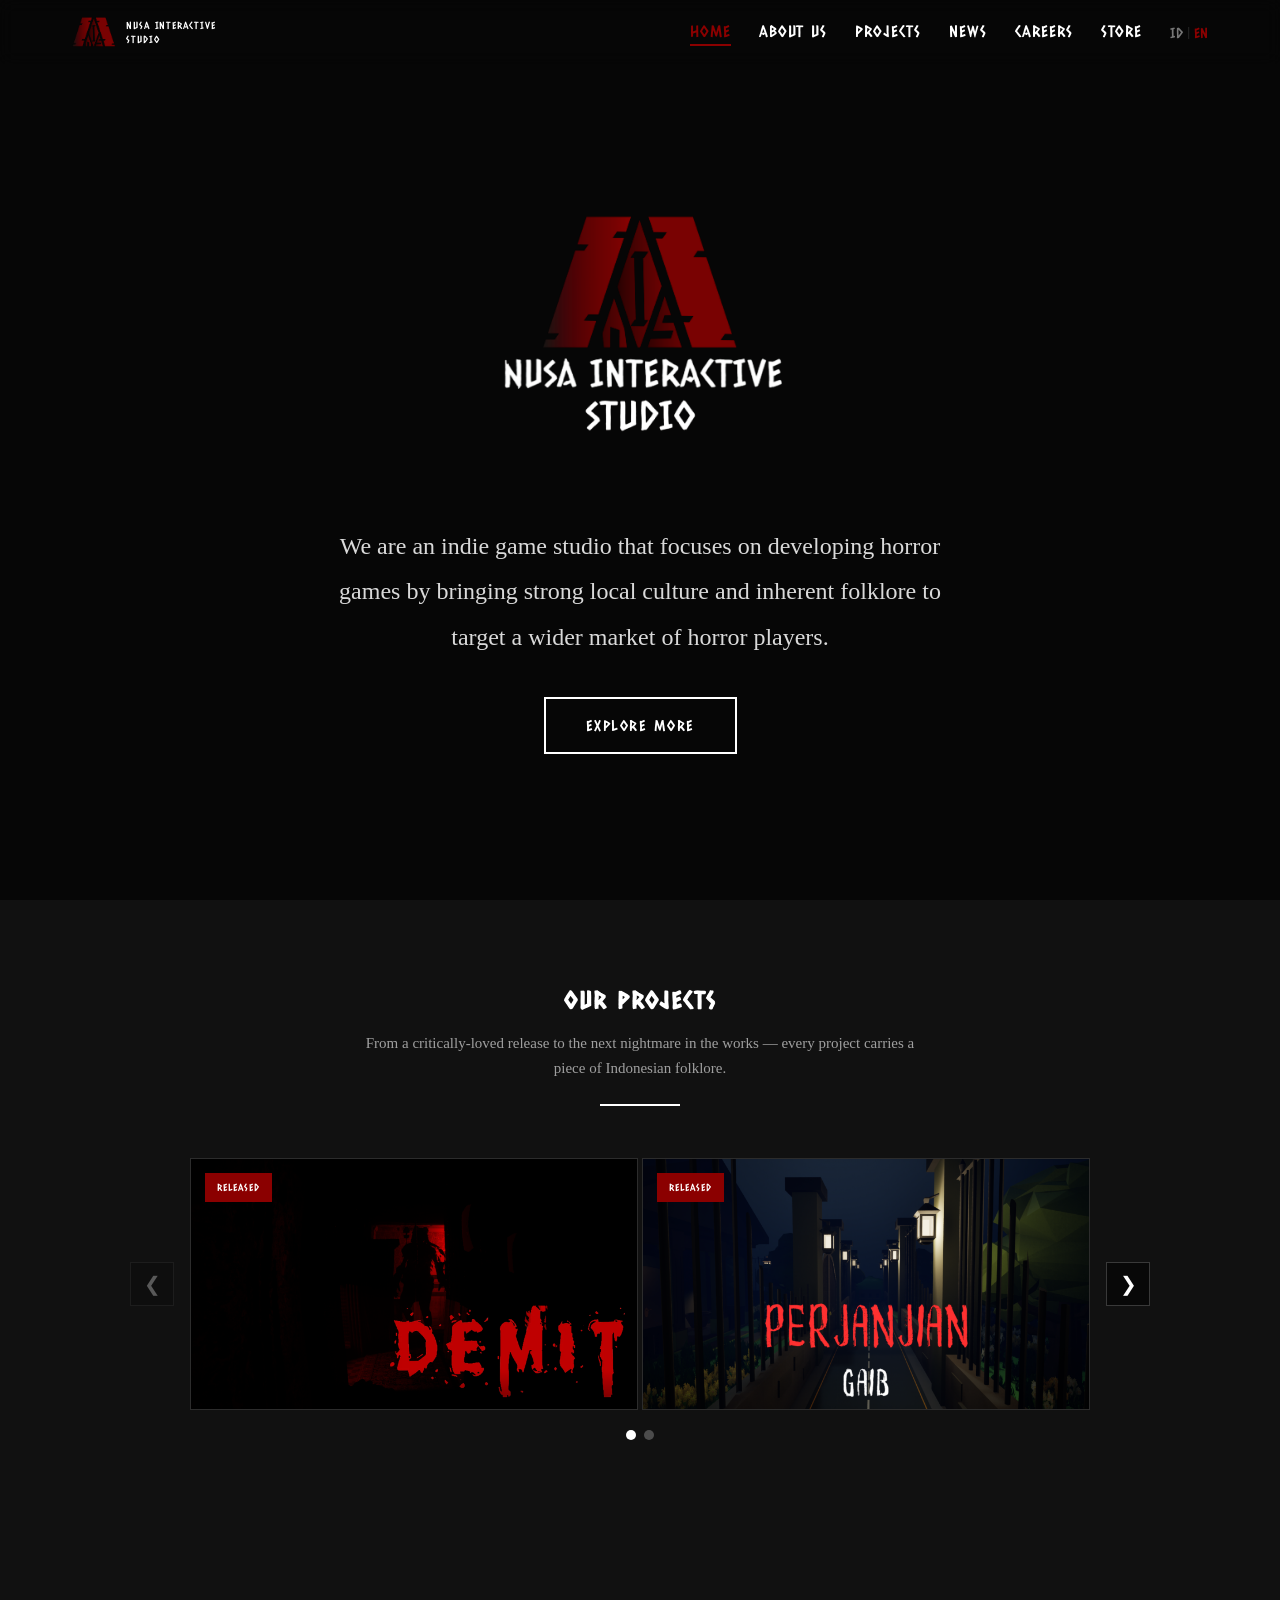
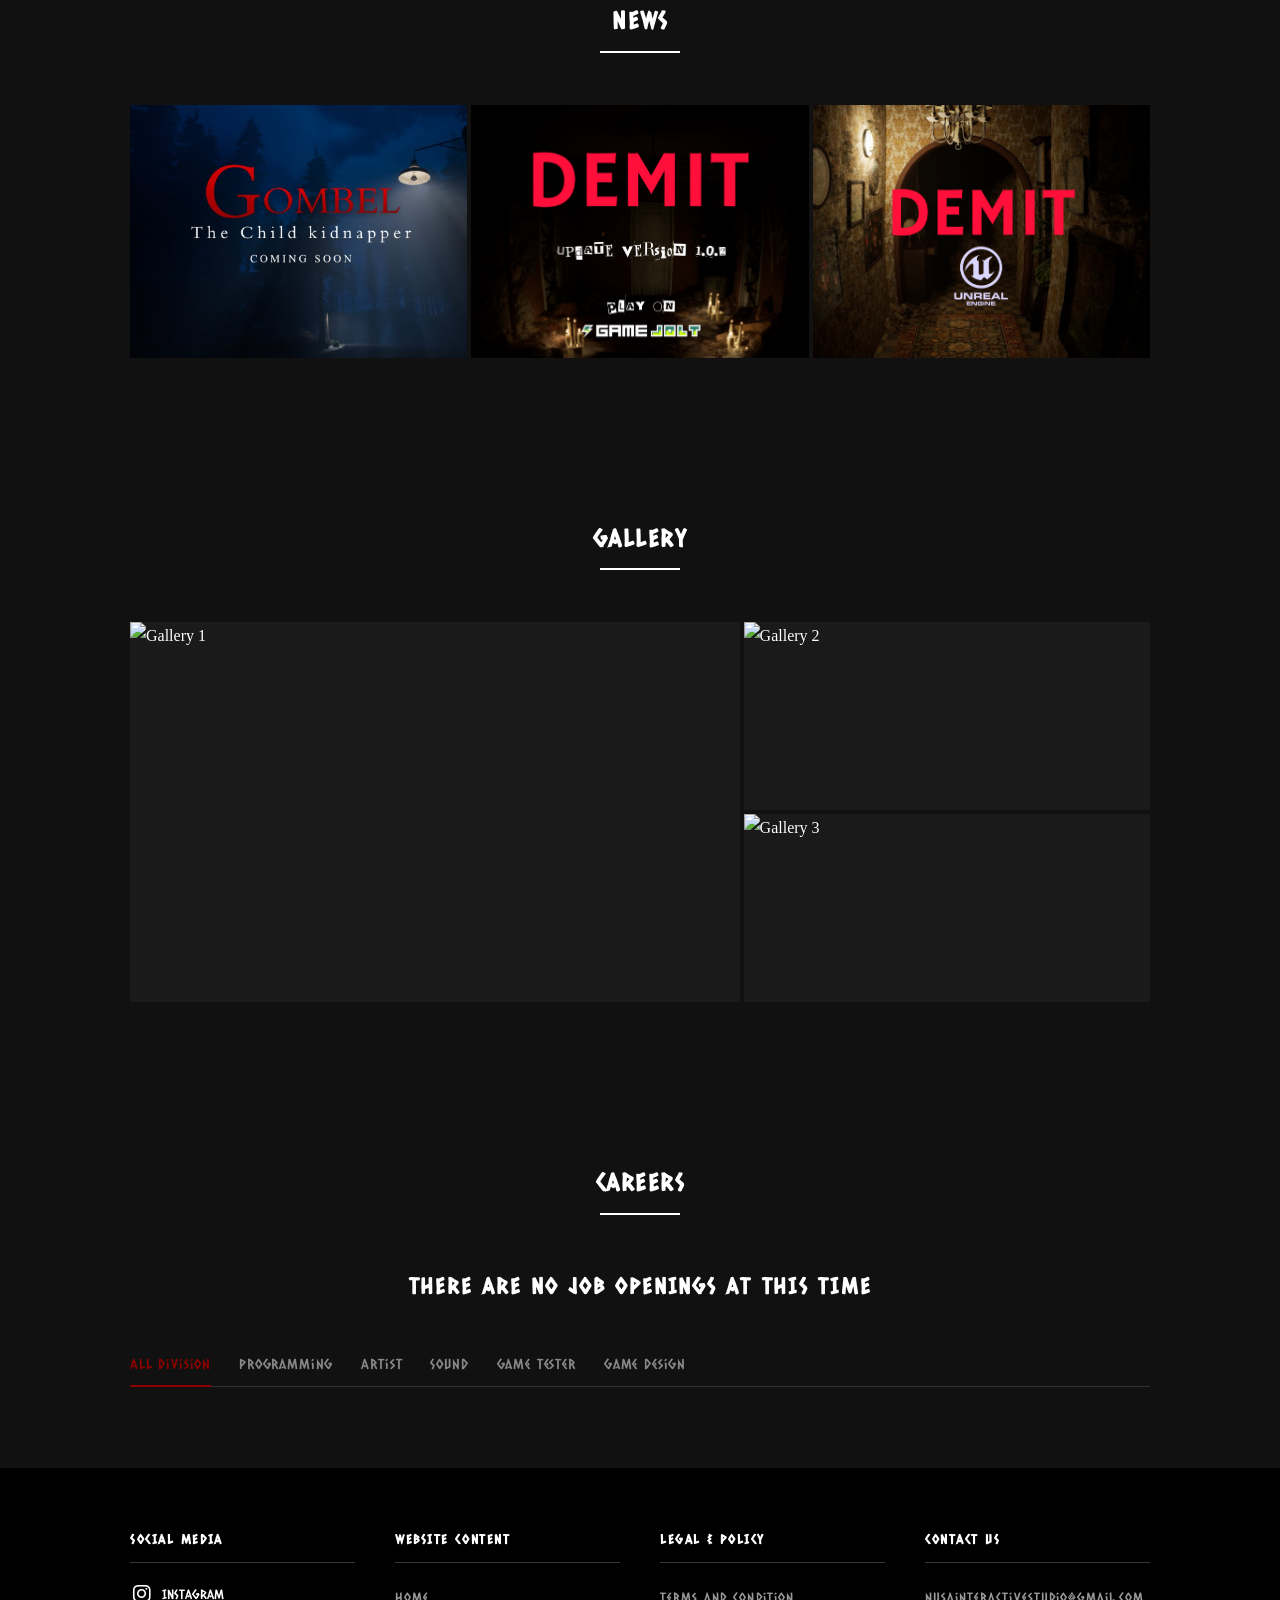
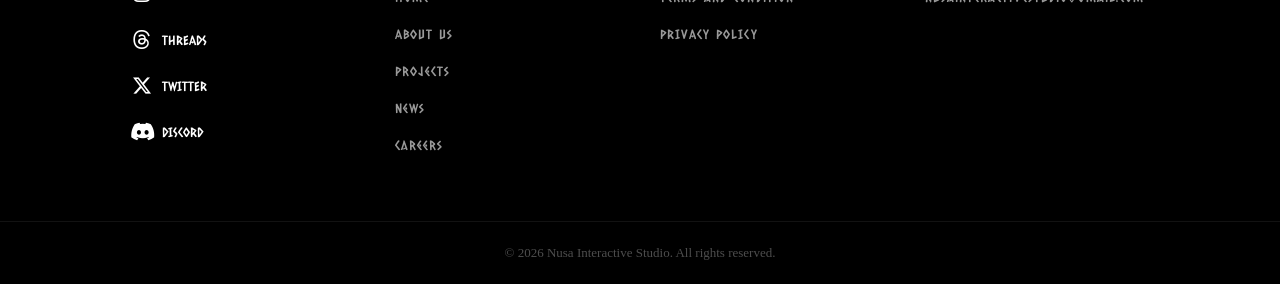
==== index.html @ c158c093 "fix: kurangi kepadatan info di kartu Our Projects Judul, badge genre, dan platform tag dihapus dari " ====
<!DOCTYPE html>
<html lang="en">
<head>
  <meta charset="UTF-8">
  <meta name="viewport" content="width=device-width, initial-scale=1.0">
  <title>Nusa Interactive Studio — Indie Horror Game Developer Indonesia</title>
  <meta name="description" content="Nusa Interactive Studio adalah studio game indie asal Indonesia yang mengembangkan game horor psikologis berbasis budaya dan folklore lokal, seperti DEMIT dan Perjanjian Gaib.">
  <meta name="keywords" content="Nusa Interactive Studio, game horor Indonesia, indie game developer, DEMIT game, Perjanjian Gaib, horror game Indonesia, folklore horror game">
  <meta name="robots" content="index, follow">
  <meta name="author" content="Nusa Interactive Studio">
  <link rel="canonical" href="https://nusainteractivestudio.com/">

  <!-- Open Graph -->
  <meta property="og:type" content="website">
  <meta property="og:site_name" content="Nusa Interactive Studio">
  <meta property="og:title" content="Nusa Interactive Studio — Indie Horror Game Developer Indonesia">
  <meta property="og:description" content="Studio game indie yang mengangkat budaya dan folklore lokal Indonesia ke dalam game horor psikologis kelas dunia. Kenali DEMIT, Perjanjian Gaib, dan proyek mendatang kami.">
  <meta property="og:url" content="https://nusainteractivestudio.com/">
  <meta property="og:image" content="https://nusainteractivestudio.com/assets/logo/NIS_Logo.png">
  <meta property="og:locale" content="id_ID">

  <!-- Twitter Card -->
  <meta name="twitter:card" content="summary_large_image">
  <meta name="twitter:title" content="Nusa Interactive Studio — Indie Horror Game Developer Indonesia">
  <meta name="twitter:description" content="Studio game indie yang mengangkat budaya dan folklore lokal Indonesia ke dalam game horor psikologis kelas dunia.">
  <meta name="twitter:image" content="https://nusainteractivestudio.com/assets/logo/NIS_Logo.png">

  <!-- Favicons -->
  <link rel="icon" type="image/x-icon" href="assets/favicon/favicon.ico">
  <link rel="icon" type="image/png" sizes="32x32" href="assets/favicon/favicon-32x32.png">
  <link rel="icon" type="image/png" sizes="16x16" href="assets/favicon/favicon-16x16.png">
  <link rel="apple-touch-icon" sizes="180x180" href="assets/favicon/apple-touch-icon.png">
  <link rel="manifest" href="site.webmanifest">

  <link rel="stylesheet" href="css/global.css">
  <link rel="stylesheet" href="css/index.css">
  <link rel="stylesheet" href="https://cdnjs.cloudflare.com/ajax/libs/font-awesome/6.5.1/css/all.min.css">

  <!-- Structured Data -->
  <script type="application/ld+json">
  {
    "@context": "https://schema.org",
    "@type": "Organization",
    "name": "Nusa Interactive Studio",
    "url": "https://nusainteractivestudio.com/",
    "logo": "https://nusainteractivestudio.com/assets/logo/Company_Logo.png",
    "description": "Studio game indie asal Indonesia yang berfokus mengembangkan game horor psikologis berbasis budaya dan folklore lokal.",
    "sameAs": [
      "https://instagram.com/nusainteractivestudio"
    ]
  }
  </script>
</head>
<body>

<nav class="nis-navbar">
  <div class="nav-inner">
    <a href="index.html" class="nav-logo">
      <img src="assets/logo/Company_Logo_Only.png" alt="Nusa Interactive Studio" class="logo-img">
      <span class="logo-text">Nusa Interactive<br>Studio</span>
    </a>
    <ul class="nav-menu" id="navMenu">
      <li><a href="index.html" class="nav-link active" data-t="nav-home">Home</a></li>
      <li><a href="about.html" class="nav-link" data-t="nav-about">About Us</a></li>
      <li><a href="projects.html" class="nav-link" data-t="nav-projects">Projects</a></li>
      <li><a href="news.html" class="nav-link" data-t="nav-news">News</a></li>
      <li><a href="careers.html" class="nav-link" data-t="nav-careers">Careers</a></li>
      <li><a href="store.html" class="nav-link" data-t="nav-store">Store</a></li>
      <li class="lang-toggle">
        <button class="lang-btn active" data-lang="id">ID</button>
        <span class="lang-sep">|</span>
        <button class="lang-btn" data-lang="en">EN</button>
      </li>
    </ul>
    <button class="nav-hamburger" id="navHamburger" aria-label="Menu">
      <span></span><span></span><span></span>
    </button>
  </div>
</nav>

<!-- HERO -->
<section class="hero-section" id="hero">
  <video class="hero-video" autoplay muted loop playsinline>
    <source src="assets/video/Video_1.mp4" type="video/mp4">
  </video>
  <div class="hero-overlay"></div>
  <div class="hero-content">
    <div class="hero-logo">
      <img src="assets/logo/Company_Logo.png" alt="Nusa Interactive Studio">
    </div>
    <p class="hero-tagline" data-t="hero-tagline">We are an indie game studio that focuses on developing horror games by bringing strong local culture and inherent folklore to target a wider market of horror players.</p>
    <a href="about.html" class="btn-cta" data-t="btn-explore">Explore More</a>
  </div>
</section>

<!-- OUR PROJECTS -->
<section class="section projects-section" id="our-projects">
  <div class="container">
    <h2 class="section-title" data-t="sec-projects">Our Projects</h2>
    <p class="section-subtitle" data-t="proj-sub">From a critically-loved release to the next nightmare in the works — every project carries a piece of Indonesian folklore.</p>
    <div class="section-underline"></div>
    <div class="carousel-wrapper">
      <button class="carousel-arrow carousel-prev" id="projPrev" aria-label="Previous">&#10094;</button>
      <div class="carousel-track-outer">
        <div class="carousel-track" id="projTrack">

          <div class="carousel-slide"><div class="project-card">
            <img src="assets/image/Gambar_2.png" alt="Demit">
            <span class="project-status status-released" data-t="badge-released">Released</span>
            <div class="project-overlay">
              <p class="project-desc" data-t="proj-demit-desc">Survival horror rooted in Javanese mythology.</p>
              <a href="projects.html" class="btn-project-view"><span data-t="btn-view-project">View Project</span> <i class="fa-solid fa-arrow-right"></i></a>
            </div>
          </div></div>

          <div class="carousel-slide"><div class="project-card">
            <img src="assets/image/Gambar_1.png" alt="Perjanjian Gaib">
            <span class="project-status status-released" data-t="badge-released">Released</span>
            <div class="project-overlay">
              <p class="project-desc" data-t="proj-pg-desc">Psychological horror from Indonesian folklore.</p>
              <a href="projects.html" class="btn-project-view"><span data-t="btn-view-project">View Project</span> <i class="fa-solid fa-arrow-right"></i></a>
            </div>
          </div></div>

          <div class="carousel-slide"><div class="project-card">
            <img src="assets/image/Gambar_3.png" alt="Gombel — Upcoming Project">
            <span class="project-status status-dev" data-t="badge-soon">Coming Soon</span>
            <div class="project-overlay">
              <p class="project-desc" data-t="proj-gombel-desc">First-person survival horror, currently in development.</p>
              <a href="projects.html" class="btn-project-view"><span data-t="btn-view-project">View Project</span> <i class="fa-solid fa-arrow-right"></i></a>
            </div>
          </div></div>

        </div>
      </div>
      <button class="carousel-arrow carousel-next" id="projNext" aria-label="Next">&#10095;</button>
    </div>
    <div class="carousel-dots" id="projDots"></div>
  </div>
</section>

<!-- NEWS -->
<section class="section news-section" id="latest-news">
  <div class="container">
    <h2 class="section-title" data-t="sec-news">News</h2>
    <div class="section-underline"></div>
    <div class="news-grid">
      <a href="news.html" class="news-card"><img src="assets/image/News_3.png" alt="News 4">
        <div class="news-hover"><h3>Upcoming Game</h3><p>Upcoming games to be released Q2 2027.</p></div></a>
      <a href="news.html" class="news-card"><img src="assets/image/Update.png" alt="News 5">
        <div class="news-hover"><h3>Game Update</h3><p>DEMIT Update 1.0.2 is OUT NOW!</p></div></a>
      <a href="news.html" class="news-card"><img src="assets/image/News_1.png" alt="News 1">
        <div class="news-hover"><h3>Game Release</h3><p>Demit officially released on June 7, 2024</p></div></a>
    </div>
  </div>
</section>

<!-- GALLERY -->
<section class="section gallery-section" id="gallery">
  <div class="container">
    <h2 class="section-title" data-t="sec-gallery">Gallery</h2>
    <div class="section-underline"></div>
    <div class="gallery-grid">
      <div class="gallery-large"><img src="assets/image/Gallery_1.png" alt="Gallery 1"></div>
      <div class="gallery-small-col">
        <div class="gallery-small"><img src="assets/image/Gallery_2.png" alt="Gallery 2"></div>
        <div class="gallery-small"><img src="assets/image/Gallery_3.png" alt="Gallery 3"></div>
      </div>
    </div>
  </div>
</section>

<!-- CAREERS -->
<section class="section careers-section" id="careers-preview">
  <div class="container">
    <h2 class="section-title" data-t="sec-careers">Careers</h2>
    <div class="section-underline"></div>
    <h3 class="careers-sub" data-t="we-looking">There are no job vacancies at the moment</h3>
    <div class="division-tabs">
      <button class="tab-btn active" data-filter="all"               data-t="tab-all">All Division</button>
      <button class="tab-btn"        data-filter="Programming">Programming</button>
      <button class="tab-btn"        data-filter="Artist">Artist</button>
      <button class="tab-btn"        data-filter="Sound">Sound</button>
      <button class="tab-btn"        data-filter="Game Tester">Game Tester</button>
      <button class="tab-btn"        data-filter="Game Design">Game Design</button>
    </div>
  </div>
</section>

<footer class="nis-footer">
  <div class="footer-inner">
    <div class="footer-col">
      <h4 class="footer-heading" data-t="foot-social">Social Media</h4>
      <div class="footer-divider"></div>
      <ul class="social-list">
        <li>
          <a href="https://instagram.com/nusainteractivestudio" target="_blank" rel="noopener">
            <i class="fa-brands fa-instagram social-icon"></i>
            <span>INSTAGRAM</span>
          </a>
        </li>
        <li>
          <a href="https://www.threads.com/@nusainteractivestudio" target="_blank" rel="noopener" aria-label="Threads">
            <i class="fa-brands fa-threads social-icon"></i>
            <span>THREADS</span>
          </a>
        </li>
        <li>
          <a href="#" target="_blank" rel="noopener" aria-label="X / Twitter">
            <i class="fa-brands fa-x-twitter social-icon"></i>
            <span>TWITTER</span>
          </a>
        </li>
        <li>
          <a href="https://discord.gg/695zp4NkKe" target="_blank" rel="noopener" aria-label="Discord">
            <i class="fa-brands fa-discord social-icon"></i>
            <span>DISCORD</span>
          </a>
        </li>
      </ul>
    </div>
    <div class="footer-col">
      <h4 class="footer-heading" data-t="foot-content">Website Content</h4>
      <div class="footer-divider"></div>
      <ul class="footer-links">
        <li><a href="index.html"    data-t="nav-home">HOME</a></li>
        <li><a href="about.html"    data-t="nav-about">ABOUT US</a></li>
        <li><a href="projects.html" data-t="nav-projects">PROJECTS</a></li>
        <li><a href="news.html"     data-t="nav-news">NEWS</a></li>
        <li><a href="careers.html"  data-t="nav-careers">CAREERS</a></li>
      </ul>
    </div>
    <div class="footer-col">
      <h4 class="footer-heading" data-t="foot-legal">Legal &amp; Policy</h4>
      <div class="footer-divider"></div>
      <ul class="footer-links">
        <li><a href="terms_and_condition.html" data-t="foot-terms">TERMS AND CONDITION</a></li>
        <li><a href="privacy_and_policy.html"foot-privacy">PRIVACY POLICY</a></li>
      </ul>
    </div>
    <div class="footer-col">
      <h4 class="footer-heading" data-t="foot-games">Contact Us</h4>
      <div class="footer-divider"></div>
      <ul class="footer-links">
        <li><a class="inline-link" href="mailto:nusainteractivestudio@gmail.com">nusainteractivestudio@gmail.com</a></li>
      </ul>
    </div>
  </div>
  <div class="footer-bottom">
    <p>&copy; 2026 Nusa Interactive Studio. All rights reserved.</p>
  </div>
</footer>

<script src="js/global.js"></script>
<script src="js/index.js"></script>
</body>
</html>
---- css/global.css ----
/* ============================================================
   NUSA INTERACTIVE STUDIO — GLOBAL CSS
   ============================================================ */

/* Load hanya regular (ital@0), tidak include italic variant */
@import url('https://fonts.googleapis.com/css2?family=Caesar+Dressing&family=IM+Fell+Double+Pica+SC:ital@0&display=swap');

/* ---- Reset ---- */
*, *::before, *::after { box-sizing: border-box; margin: 0; padding: 0; }
html { scroll-behavior: smooth; }
body {
  background: #111111;
  color: #fff;
  font-family: 'IM Fell Double Pica SC', serif;
  font-size: 16px;
  font-style: normal;
  line-height: 1.7;
  min-height: 100vh;
}
img { display: block; max-width: 100%; }
a { color: inherit; text-decoration: none; }
ul { list-style: none; }

/* Pastikan semua elemen tidak italic secara default */
p, span, td, th, li, div, h1, h2, h3, h4, h5, h6, a, button {
  font-style: normal;
}

/* ---- Font roles ---- */
h1, h2, h3,
.nav-link, .logo-text,
.btn-cta, .btn-apply, .btn-steam, .btn-detail, .btn-project,
.section-title, .page-hero-title,
.footer-heading, .tab-btn {
  font-family: 'Caesar Dressing', cursive;
  font-style: normal;
}

/* ---- Type scale ---- */
h1, .page-hero-title { font-size: 48px; letter-spacing: .04em; }
h2, .section-title   { font-size: 24px; letter-spacing: .06em; }
h3                   { font-size: 20px; }
.nav-link            { font-size: 16px; }

/* ---- Layout ---- */
.container { max-width: 1100px; margin: 0 auto; padding: 0 40px; }
.section { padding: 80px 0; }
.section-title { text-align: center; margin-bottom: 10px; text-transform: uppercase; }
.section-underline { width: 80px; height: 2px; background: #fff; margin: 0 auto 52px; }

/* ============================================================
   NAVBAR
   ============================================================ */
.nis-navbar {
  position: fixed;
  top: 0; left: 0; right: 0;
  z-index: 1000;
  background: transparent;
  backdrop-filter: blur(8px);
  -webkit-backdrop-filter: blur(8px);
  border-bottom: 0px;
  transition: background .3s;
}
.nis-navbar.scrolled { background: rgba(0,0,0,.96); }

.nav-inner {
  display: flex;
  align-items: center;
  justify-content: space-between;
  max-width: 1200px;
  margin: 0 auto;
  padding: 10px 32px;
}

.nav-logo { display: flex; align-items: center; gap: 10px; }
.logo-img  { width: 44px; height: 44px; object-fit: contain; }
.logo-text {
  font-family: 'Caesar Dressing', cursive;
  font-size: 10px;
  font-style: normal;
  line-height: 1.4;
  text-transform: uppercase;
  letter-spacing: .09em;
  color: #fff;
}

.nav-menu { display: flex; align-items: center; gap: 28px; }
.nav-link {
  font-size: 16px;
  font-style: normal;
  text-transform: uppercase;
  letter-spacing: .06em;
  color: #fff;
  transition: color .2s;
  position: relative;
  padding-bottom: 2px;
}
.nav-link::after {
  content: '';
  position: absolute;
  bottom: -3px; left: 0; right: 0;
  height: 2px; background: #8B0000;
  transform: scaleX(0); transform-origin: left;
  transition: transform .25s;
}
.nav-link:hover             { color: #8B0000; }
.nav-link:hover::after      { transform: scaleX(1); }
.nav-link.active            { color: #8B0000; }
.nav-link.active::after     { transform: scaleX(1); }

.lang-toggle { display: flex; align-items: center; gap: 4px; }
.lang-btn {
  font-family: 'Caesar Dressing', cursive;
  font-size: 14px;
  font-style: normal;
  color: rgba(255,255,255,.45);
  cursor: pointer;
  border: none; background: none; padding: 0;
  transition: color .2s;
}
.lang-btn:hover, .lang-btn.active { color: #8B0000; }
.lang-sep { color: rgba(255,255,255,.2); font-size: 13px; }

.nav-hamburger {
  display: none;
  flex-direction: column;
  gap: 5px;
  background: none; border: none;
  cursor: pointer; padding: 4px;
}
.nav-hamburger span {
  display: block; width: 26px; height: 2px;
  background: #fff;
  transition: transform .3s, opacity .3s;
}
.nav-hamburger.open span:nth-child(1) { transform: translateY(7px) rotate(45deg); }
.nav-hamburger.open span:nth-child(2) { opacity: 0; }
.nav-hamburger.open span:nth-child(3) { transform: translateY(-7px) rotate(-45deg); }

/* ---- Page hero (non-home pages) ---- */
.page-hero {
  position: relative;
  height: 280px;
  display: flex;
  align-items: flex-end;
  justify-content: center;
  padding-bottom: 40px;
  margin-top: 63px;
  overflow: hidden;
  background: #000;
}
.page-hero .hero-bg-img {
  position: absolute; inset: 0;
  width: 100%; height: 100%;
  object-fit: cover; opacity: .4;
}
.page-hero-overlay { position: absolute; inset: 0; background: rgba(0,0,0,.55); }
.page-hero-text    { position: relative; z-index: 1; text-align: center; }
.page-hero-title   { font-size: 48px; color: #fff; text-transform: uppercase; font-style: normal; }
.page-hero-sub     { margin-top: 6px; font-size: 18px; color: rgba(255,255,255,.65); font-style: normal; }

/* ---- Buttons ---- */
.btn-cta, .btn-apply, .btn-steam, .btn-detail, .btn-project {
  display: inline-block;
  border: 2px solid #fff;
  color: #fff;
  font-family: 'Caesar Dressing', cursive;
  font-size: 14px;
  font-style: normal;
  letter-spacing: .1em;
  text-transform: uppercase;
  cursor: pointer;
  background: transparent;
  border-radius: 0;
  transition: background .2s, border-color .2s;
  padding: 12px 28px;
}
.btn-cta:hover, .btn-detail:hover, .btn-project:hover {
  background: #8B0000; border-color: #8B0000; color: #fff;
}
.btn-apply       { padding: 8px 20px; font-size: 12px; }
.btn-apply:hover { background: #8B0000; border-color: #8B0000; }
.btn-steam       { background: #8B0000; border-color: #8B0000; color: #fff; }
.btn-steam:hover { background: #6b0000; border-color: #6b0000; }

/* ============================================================
   FOOTER
   ============================================================ */
.nis-footer {
  background: #000;
  padding: 60px 0 0;
  border-top: 1px solid rgba(255,255,255,.08);
}
.footer-inner {
  display: grid;
  grid-template-columns: repeat(4, 1fr);
  gap: 40px;
  max-width: 1100px;
  margin: 0 auto;
  padding: 0 40px 52px;
}
.footer-heading {
  font-family: 'Caesar Dressing', cursive;
  font-size: 13px;
  font-style: normal;
  letter-spacing: .12em;
  text-transform: uppercase;
  margin-bottom: 12px;
}
.footer-divider { width: 100%; height: 1px; background: rgba(255,255,255,.22); margin-bottom: 20px; }

.social-list li { display: flex; align-items: center; gap: 10px; margin-bottom: 12px; font-size: 13px; font-style: normal; }
.social-icon-img { width: 20px; height: 20px; object-fit: contain; opacity: .8; flex-shrink: 0; }
.social-list a   { color: rgba(255,255,255,.7); transition: color .2s; }
.social-list a:hover { color: #8B0000; }

.footer-links li    { margin-bottom: 10px; }
.footer-links a {
  font-family: 'Caesar Dressing', cursive;
  font-size: 13px;
  font-style: normal;
  letter-spacing: .08em;
  color: rgba(255,255,255,.6);
  transition: color .2s;
}
.footer-links a:hover { color: #8B0000; }
.footer-bottom {
  border-top: 1px solid rgba(255,255,255,.07);
  padding: 20px;
  text-align: center;
  font-size: 13px;
  font-style: normal;
  color: rgba(255,255,255,.3);
}

/* ---- Careers table (shared) ---- */
.careers-table-wrap { overflow-x: auto; }
.careers-table { width: 100%; border-collapse: collapse; }
.careers-table thead tr { border-bottom: 2px solid rgba(255,255,255,.18); }
.careers-table th {
  font-family: 'Caesar Dressing', cursive;
  font-size: 14px; font-style: normal;
  letter-spacing: .06em;
  text-align: left; padding: 14px 16px;
  color: rgba(255,255,255,.55);
}
.careers-table td {
  padding: 18px 16px;
  border-bottom: 1px solid rgba(255,255,255,.07);
  font-size: 15px;
  font-style: normal;
}
.careers-table tbody tr:hover { background: rgba(255,255,255,.02); }

.division-tabs { display: flex; gap: 28px; flex-wrap: wrap; border-bottom: 1px solid rgba(255,255,255,.13); }
.tab-btn {
  background: none; border: none;
  color: rgba(255,255,255,.5);
  font-family: 'Caesar Dressing', cursive;
  font-size: 14px; font-style: normal;
  letter-spacing: .06em;
  padding: 14px 0; cursor: pointer;
  position: relative; transition: color .2s;
}
.tab-btn::after {
  content: ''; position: absolute;
  bottom: -1px; left: 0; right: 0;
  height: 2px; background: #8B0000;
  transform: scaleX(0); transition: transform .2s;
}
.tab-btn:hover, .tab-btn.active      { color: #8B0000; }
.tab-btn.active::after               { transform: scaleX(1); }

/* ============================================================
   RESPONSIVE
   ============================================================ */
@media (max-width: 900px) {
  .footer-inner { grid-template-columns: repeat(2,1fr); }
}
@media (max-width: 768px) {
  .nav-menu {
    display: none;
    position: absolute;
    top: 63px; left: 0; right: 0;
    background: rgba(0,0,0,.97);
    flex-direction: column; align-items: flex-start;
    padding: 20px 24px; gap: 20px;
  }
  .nav-menu.open  { display: flex; }
  .nav-hamburger  { display: flex; }
  h1, .page-hero-title { font-size: 36px; }
  h2, .section-title   { font-size: 20px; }
  .section    { padding: 52px 0; }
  .container  { padding: 0 20px; }
  .footer-inner { padding: 0 20px 40px; }
}
@media (max-width: 480px) {
  .footer-inner { grid-template-columns: 1fr; }
}
---- css/index.css ----
/* ===== HOME.CSS ===== */

/* ---- HERO ---- */
.hero-section {
  position: relative;
  height: 100vh;
  min-height: 600px;
  display: flex;
  align-items: center;
  justify-content: center;
  overflow: hidden;
}
.hero-video {
  position: absolute; inset: 0;
  width: 100%; height: 100%;
  object-fit: cover; z-index: 0;
}
.hero-overlay {
  position: absolute; inset: 0;
  background: rgba(0,0,0,.65); z-index: 1;
}
.hero-content {
  position: relative; z-index: 2;
  text-align: center;
  padding: 0 24px;
  max-width: 680px;
}
.hero-logo {
  width: 350px; height: 350px;
  margin: 0 auto 28px;
}
.hero-logo img {
  width: 100%; height: 100%;
  object-fit: contain;
}
.hero-title {
  font-size: 48px;
  font-style: normal;
  line-height: 1.15;
  letter-spacing: .05em;
  margin-bottom: 20px;
  text-transform: uppercase;
}
.hero-tagline {
  font-style: normal;
  font-size: 24px;
  line-height: 1.9;
  color: rgba(255,255,255,.85);
  margin-bottom: 36px;
}
.btn-cta { font-size: 15px; padding: 14px 40px; }

/* ---- PROJECTS CAROUSEL ---- */
.projects-section { background: #111111; }
.section-subtitle {
  max-width: 560px;
  margin: 0 auto 22px;
  text-align: center;
  font-size: 15px;
  line-height: 1.7;
  color: rgba(255,255,255,.6);
}
.carousel-wrapper { display: flex; align-items: center; gap: 16px; }
.carousel-track-outer { overflow: hidden; flex: 1; }
.carousel-track {
  display: flex;
  gap: 4px;
  transition: transform .42s cubic-bezier(.4,0,.2,1);
}
.carousel-slide { flex: 0 0 calc(50% - 2px); }
.project-card {
  position: relative;
  background: #1a1a1a;
  overflow: hidden;
  aspect-ratio: 16/9;
  border: 1px solid rgba(255,255,255,.08);
  transition: border-color .3s, box-shadow .3s;
}
.project-card:hover {
  border-color: rgba(139,0,0,.55);
  box-shadow: 0 18px 40px rgba(0,0,0,.5);
}
.project-card img {
  width: 100%; height: 100%;
  object-fit: cover;
  transition: transform .5s;
}
.project-card:hover img { transform: scale(1.06); }

.project-status {
  position: absolute; top: 14px; left: 14px; z-index: 2;
  font-family: 'Caesar Dressing', cursive;
  font-size: 10px;
  font-style: normal;
  letter-spacing: .1em;
  text-transform: uppercase;
  padding: 6px 12px;
  color: #fff;
}
.status-released { background: #8B0000; }
.status-dev {
  background: rgba(0,0,0,.55);
  border: 1px solid rgba(255,255,255,.4);
  backdrop-filter: blur(2px);
}

.project-overlay {
  position: absolute; inset: 0;
  display: flex;
  flex-direction: column;
  justify-content: flex-end;
  gap: 10px;
  padding: 22px;
  background: linear-gradient(180deg, rgba(0,0,0,0) 0%, rgba(0,0,0,.15) 45%, rgba(0,0,0,.88) 100%);
  opacity: 0;
  transform: translateY(6px);
  transition: opacity .3s, transform .3s;
}
.project-card:hover .project-overlay,
.project-card:focus-within .project-overlay {
  opacity: 1;
  transform: translateY(0);
}
.project-desc {
  font-size: 14px;
  line-height: 1.5;
  color: rgba(255,255,255,.85);
  white-space: nowrap;
  overflow: hidden;
  text-overflow: ellipsis;
}
.btn-project-view {
  display: inline-flex; align-items: center; gap: 7px;
  width: fit-content;
  font-family: 'Caesar Dressing', cursive;
  font-size: 12px;
  font-style: normal;
  letter-spacing: .08em;
  text-transform: uppercase;
  color: #fff;
  padding-bottom: 3px;
  border-bottom: 1px solid rgba(255,255,255,.4);
  transition: color .2s, border-color .2s;
}
.btn-project-view i { font-size: 11px; transition: transform .2s; }
.btn-project-view:hover {
  color: #ff4d4d;
  border-color: #ff4d4d;
}
.btn-project-view:hover i { transform: translateX(3px); }

.carousel-arrow {
  background: rgba(0,0,0,.55);
  border: 1px solid rgba(255,255,255,.2);
  color: #fff; font-size: 20px;
  width: 44px; height: 44px;
  display: flex; align-items: center; justify-content: center;
  cursor: pointer; flex-shrink: 0;
  border-radius: 0;
  transition: background .2s, border-color .2s;
}
.carousel-arrow:hover    { background: #8B0000; border-color: #8B0000; }
.carousel-arrow:disabled { opacity: .3; cursor: default; }
.carousel-dots { display: flex; justify-content: center; gap: 8px; margin-top: 20px; }
.carousel-dot {
  width: 10px; height: 10px;
  border-radius: 50%;
  background: rgba(255,255,255,.25);
  cursor: pointer; border: none;
  transition: background .2s;
}
.carousel-dot.active { background: #fff; }

/* ---- NEWS GRID ---- */
.news-section { background: #111111; }
.news-grid {
  display: grid;
  grid-template-columns: repeat(3, 1fr);
  gap: 4px;
}
.news-card {
  position: relative;
  overflow: hidden;
  background: #1a1a1a;
  aspect-ratio: 4/3;
  display: block;
}
.news-card img { width: 100%; height: 100%; object-fit: cover; transition: transform .4s; }
.news-card:hover img { transform: scale(1.06); }
.news-hover {
  position: absolute; inset: 0;
  background: rgba(139,0,0,.88);
  display: flex; flex-direction: column;
  justify-content: flex-end;
  padding: 22px;
  opacity: 0; transition: opacity .3s;
}
.news-card:hover .news-hover { opacity: 1; }
.news-hover h3 {
  font-family: 'Caesar Dressing', cursive;
  font-size: 15px;
  font-style: normal;
  color: #fff;
  margin-bottom: 6px;
}
.news-hover p {
  font-size: 13px;
  font-style: normal;
  color: rgba(255,255,255,.85);
  line-height: 1.5;
}

/* ---- GALLERY ---- */
.gallery-section { background: #111111; }
.gallery-grid { display: grid; grid-template-columns: 3fr 2fr; gap: 4px; min-height: 380px; }
.gallery-large { background: #1a1a1a; overflow: hidden; }
.gallery-large img { width: 100%; height: 100%; object-fit: cover; }
.gallery-small-col { display: flex; flex-direction: column; gap: 4px; }
.gallery-small { background: #1a1a1a; flex: 1; overflow: hidden; }
.gallery-small img { width: 100%; height: 100%; object-fit: cover; }

/* ---- CAREERS PREVIEW ---- */
.careers-section { background: #111111; }
.careers-sub {
  font-family: 'Caesar Dressing', cursive;
  font-size: 22px;
  font-style: normal;
  text-align: center;
  margin-bottom: 36px;
  letter-spacing: .08em;
  text-transform: uppercase;
}

/* ===== RESPONSIVE ===== */
@media (max-width: 900px) {
  .carousel-slide { flex: 0 0 100%; }
  .news-grid { grid-template-columns: repeat(2,1fr); }
  /* touch devices have no hover — keep the info bar visible */
  .project-overlay { opacity: 1; transform: none; }
}
@media (max-width: 600px) {
  .hero-title { font-size: 32px; }
  .news-grid { grid-template-columns: 1fr; }
  .gallery-grid { grid-template-columns: 1fr; }
  .gallery-small-col { flex-direction: row; }
  .project-overlay { padding: 16px; gap: 6px; }
  .project-desc { font-size: 12px; }
}

.social-list {
  display: flex;
  flex-direction: column; /* atau row kalau mau sejajar horizontal semua item */
  gap: 12px;
  list-style: none;
}

.social-list a {
  display: flex;
  align-items: center;
  gap: 8px;
  text-decoration: none;
  color: inherit;
}

.social-icon {
  font-size: 20px;
  width: 24px; /* biar semua icon punya lebar sama, teks jadi rata */
  text-align: center;
}

.social-list a:hover {
  color: #880000; /* opsional, warna hover */
}

.social-list a span {
  font-family: "Caesar Dressing", cursive;
}
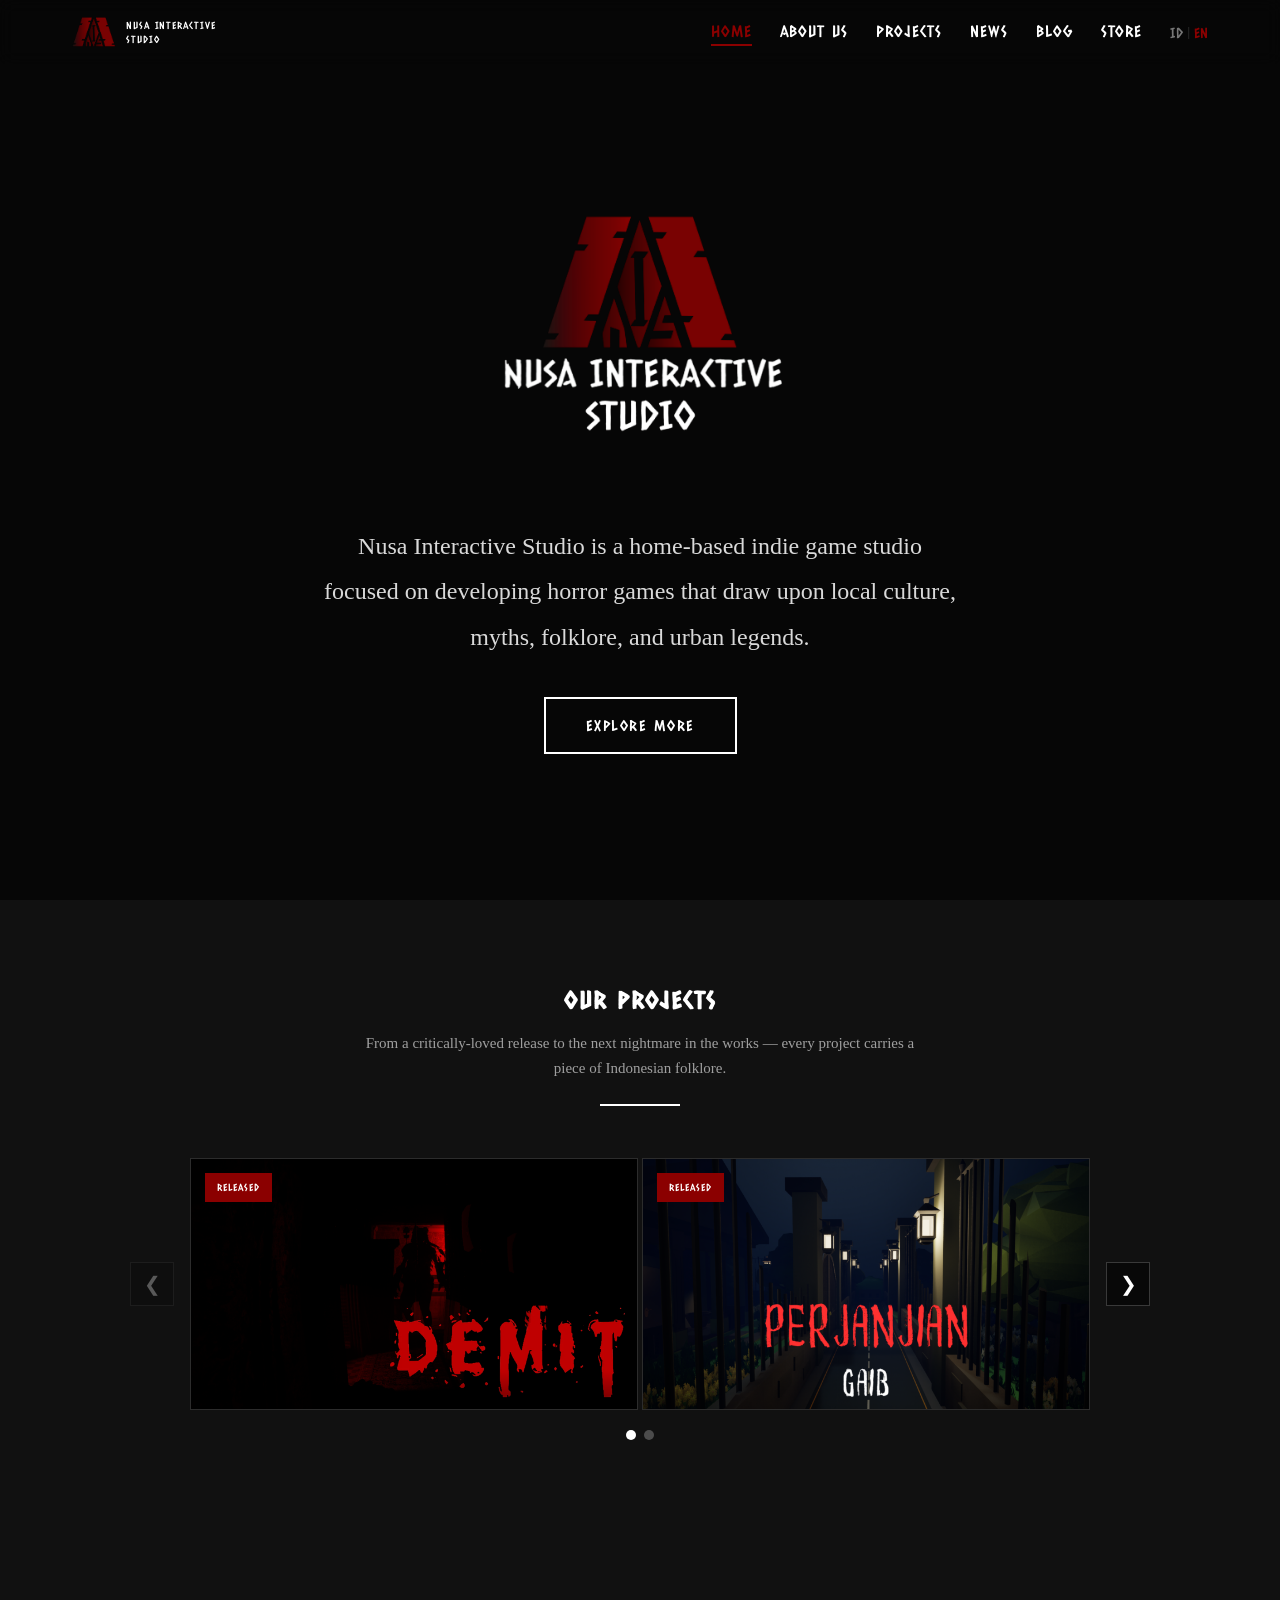
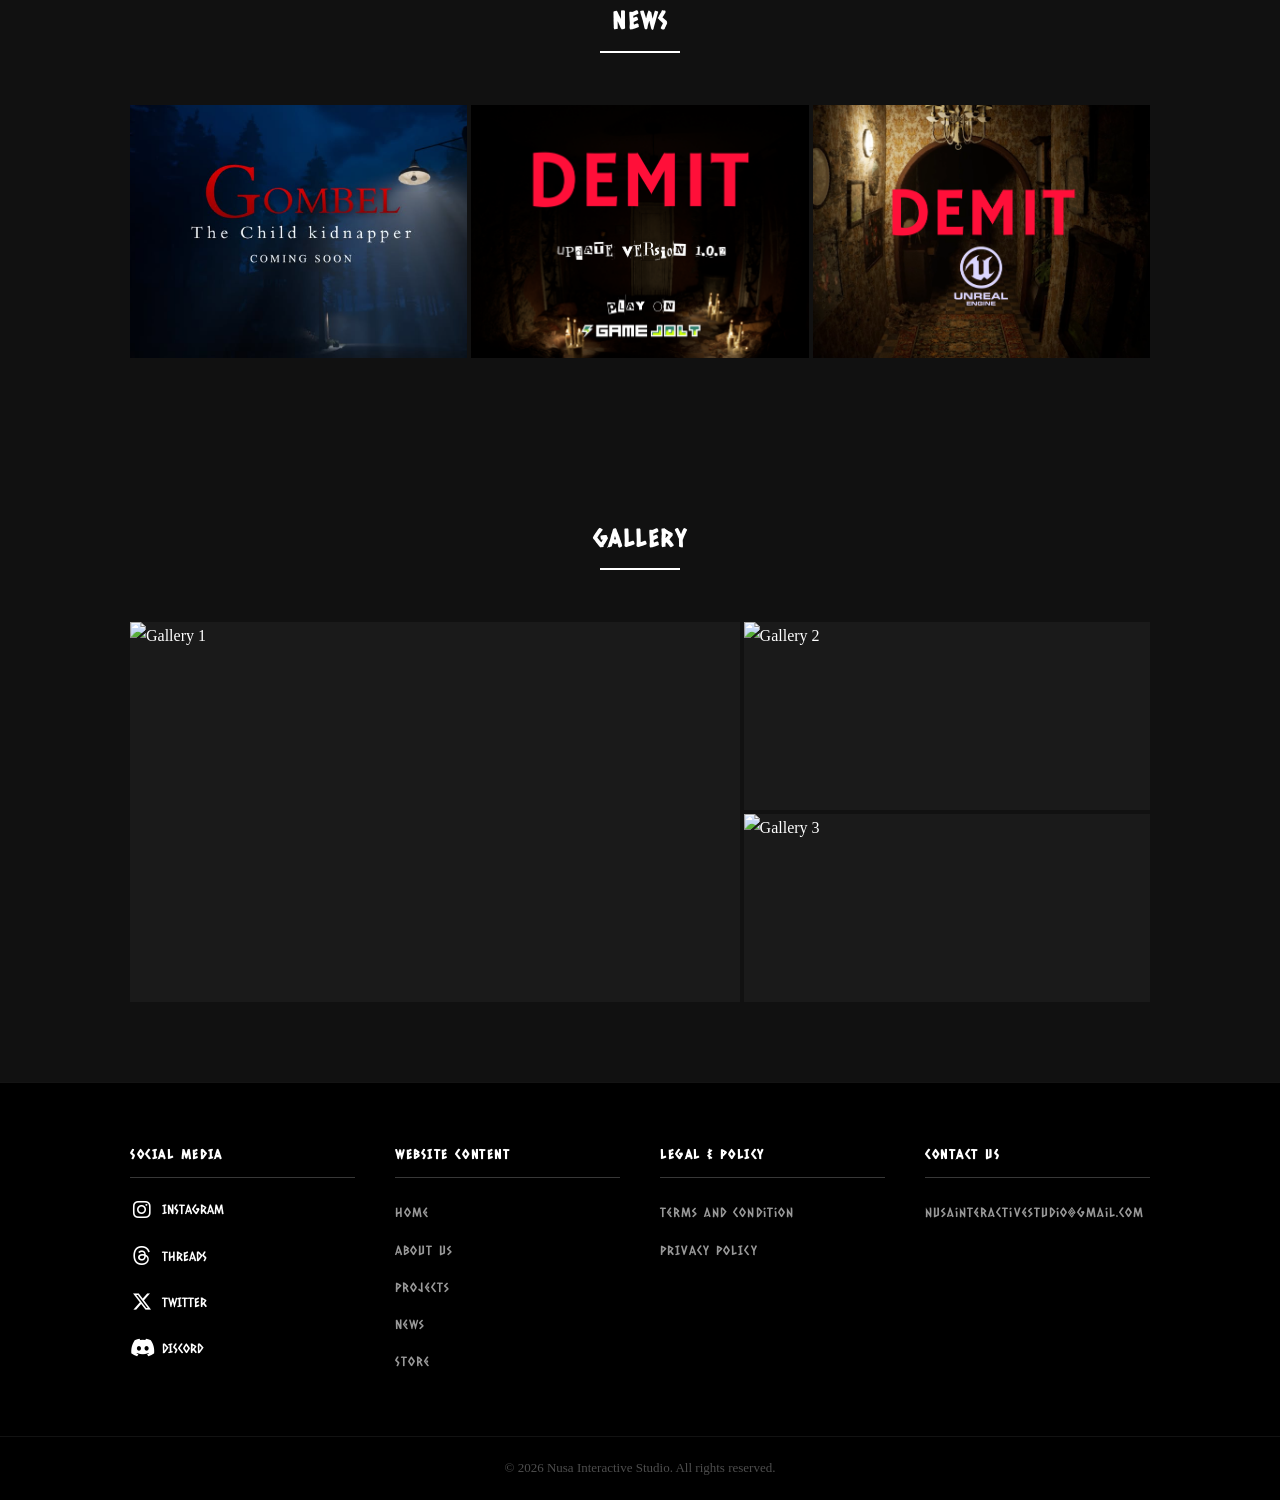
==== commit b642ef4b: "feat: ganti navigasi Careers dengan Blog, tambah halaman Blog Section Careers di homepage dan halama" ====
--- a/index.html
+++ b/index.html
@@ -64,7 +64,7 @@
       <li><a href="about.html" class="nav-link" data-t="nav-about">About Us</a></li>
       <li><a href="projects.html" class="nav-link" data-t="nav-projects">Projects</a></li>
       <li><a href="news.html" class="nav-link" data-t="nav-news">News</a></li>
-      <li><a href="careers.html" class="nav-link" data-t="nav-careers">Careers</a></li>
+      <li><a href="blog.html" class ="nav-link" data-t="nav-blog">Blog</a></li>
       <li><a href="store.html" class="nav-link" data-t="nav-store">Store</a></li>
       <li class="lang-toggle">
         <button class="lang-btn active" data-lang="id">ID</button>
@@ -170,23 +170,6 @@
   </div>
 </section>
 
-<!-- CAREERS -->
-<section class="section careers-section" id="careers-preview">
-  <div class="container">
-    <h2 class="section-title" data-t="sec-careers">Careers</h2>
-    <div class="section-underline"></div>
-    <h3 class="careers-sub" data-t="we-looking">There are no job vacancies at the moment</h3>
-    <div class="division-tabs">
-      <button class="tab-btn active" data-filter="all"               data-t="tab-all">All Division</button>
-      <button class="tab-btn"        data-filter="Programming">Programming</button>
-      <button class="tab-btn"        data-filter="Artist">Artist</button>
-      <button class="tab-btn"        data-filter="Sound">Sound</button>
-      <button class="tab-btn"        data-filter="Game Tester">Game Tester</button>
-      <button class="tab-btn"        data-filter="Game Design">Game Design</button>
-    </div>
-  </div>
-</section>
-
 <footer class="nis-footer">
   <div class="footer-inner">
     <div class="footer-col">
@@ -227,7 +210,7 @@
         <li><a href="about.html"    data-t="nav-about">ABOUT US</a></li>
         <li><a href="projects.html" data-t="nav-projects">PROJECTS</a></li>
         <li><a href="news.html"     data-t="nav-news">NEWS</a></li>
-        <li><a href="careers.html"  data-t="nav-careers">CAREERS</a></li>
+        <li><a href="store.html" data-t="nav-store">STORE</a></li>
       </ul>
     </div>
     <div class="footer-col">
--- a/css/global.css
+++ b/css/global.css
@@ -182,6 +182,38 @@
 .btn-apply:hover { background: #8B0000; border-color: #8B0000; }
 .btn-steam       { background: #8B0000; border-color: #8B0000; color: #fff; }
 .btn-steam:hover { background: #6b0000; border-color: #6b0000; }
+
+/* ============================================================
+   CAROUSEL (shared: Our Projects, Division, ...)
+   ============================================================ */
+.carousel-wrapper { display: flex; align-items: center; gap: 16px; }
+.carousel-track-outer { overflow: hidden; flex: 1; }
+.carousel-track {
+  display: flex;
+  gap: 4px;
+  transition: transform .42s cubic-bezier(.4,0,.2,1);
+}
+.carousel-arrow {
+  background: rgba(0,0,0,.55);
+  border: 1px solid rgba(255,255,255,.2);
+  color: #fff; font-size: 20px;
+  width: 44px; height: 44px;
+  display: flex; align-items: center; justify-content: center;
+  cursor: pointer; flex-shrink: 0;
+  border-radius: 0;
+  transition: background .2s, border-color .2s;
+}
+.carousel-arrow:hover    { background: #8B0000; border-color: #8B0000; }
+.carousel-arrow:disabled { opacity: .3; cursor: default; }
+.carousel-dots { display: flex; justify-content: center; gap: 8px; margin-top: 20px; }
+.carousel-dot {
+  width: 10px; height: 10px;
+  border-radius: 50%;
+  background: rgba(255,255,255,.25);
+  cursor: pointer; border: none;
+  transition: background .2s;
+}
+.carousel-dot.active { background: #fff; }
 
 /* ============================================================
    FOOTER
--- a/css/index.css
+++ b/css/index.css
@@ -59,13 +59,6 @@
   font-size: 15px;
   line-height: 1.7;
   color: rgba(255,255,255,.6);
-}
-.carousel-wrapper { display: flex; align-items: center; gap: 16px; }
-.carousel-track-outer { overflow: hidden; flex: 1; }
-.carousel-track {
-  display: flex;
-  gap: 4px;
-  transition: transform .42s cubic-bezier(.4,0,.2,1);
 }
 .carousel-slide { flex: 0 0 calc(50% - 2px); }
 .project-card {
@@ -149,28 +142,6 @@
 }
 .btn-project-view:hover i { transform: translateX(3px); }
 
-.carousel-arrow {
-  background: rgba(0,0,0,.55);
-  border: 1px solid rgba(255,255,255,.2);
-  color: #fff; font-size: 20px;
-  width: 44px; height: 44px;
-  display: flex; align-items: center; justify-content: center;
-  cursor: pointer; flex-shrink: 0;
-  border-radius: 0;
-  transition: background .2s, border-color .2s;
-}
-.carousel-arrow:hover    { background: #8B0000; border-color: #8B0000; }
-.carousel-arrow:disabled { opacity: .3; cursor: default; }
-.carousel-dots { display: flex; justify-content: center; gap: 8px; margin-top: 20px; }
-.carousel-dot {
-  width: 10px; height: 10px;
-  border-radius: 50%;
-  background: rgba(255,255,255,.25);
-  cursor: pointer; border: none;
-  transition: background .2s;
-}
-.carousel-dot.active { background: #fff; }
-
 /* ---- NEWS GRID ---- */
 .news-section { background: #111111; }
 .news-grid {
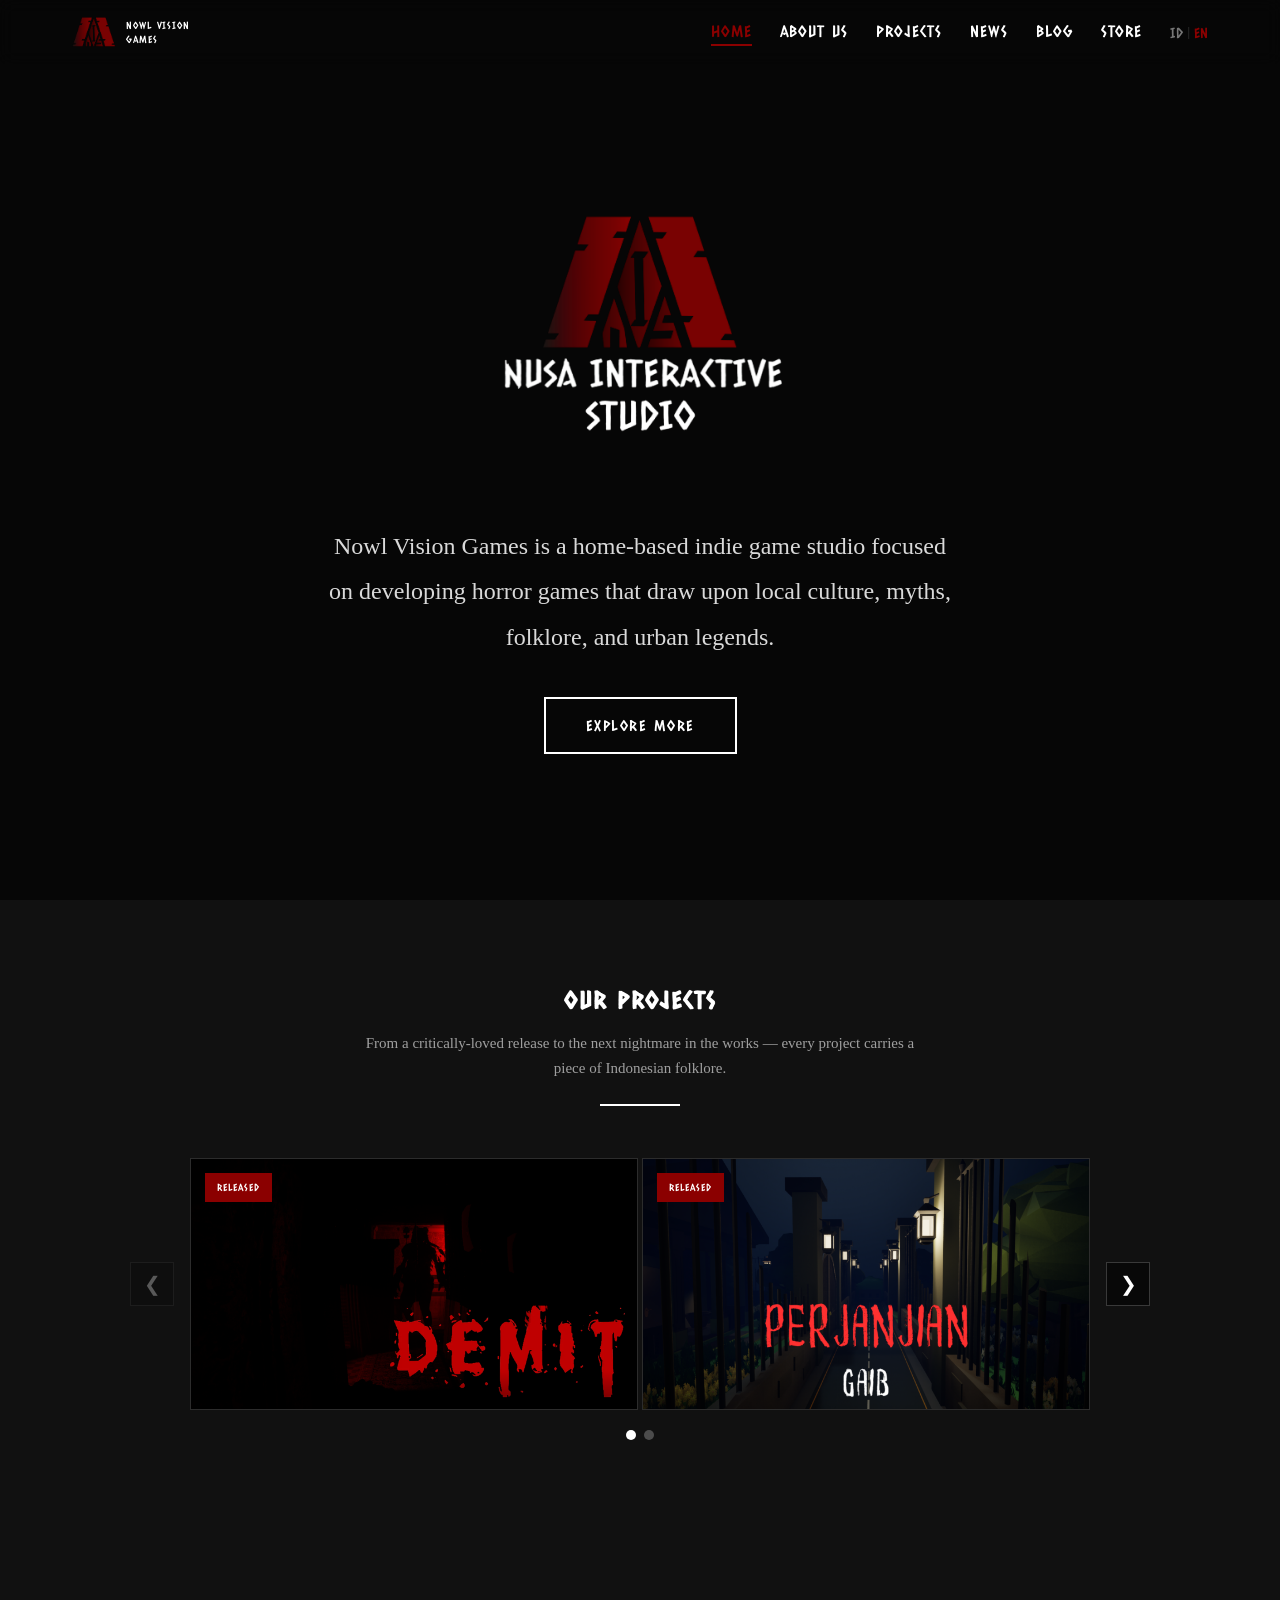
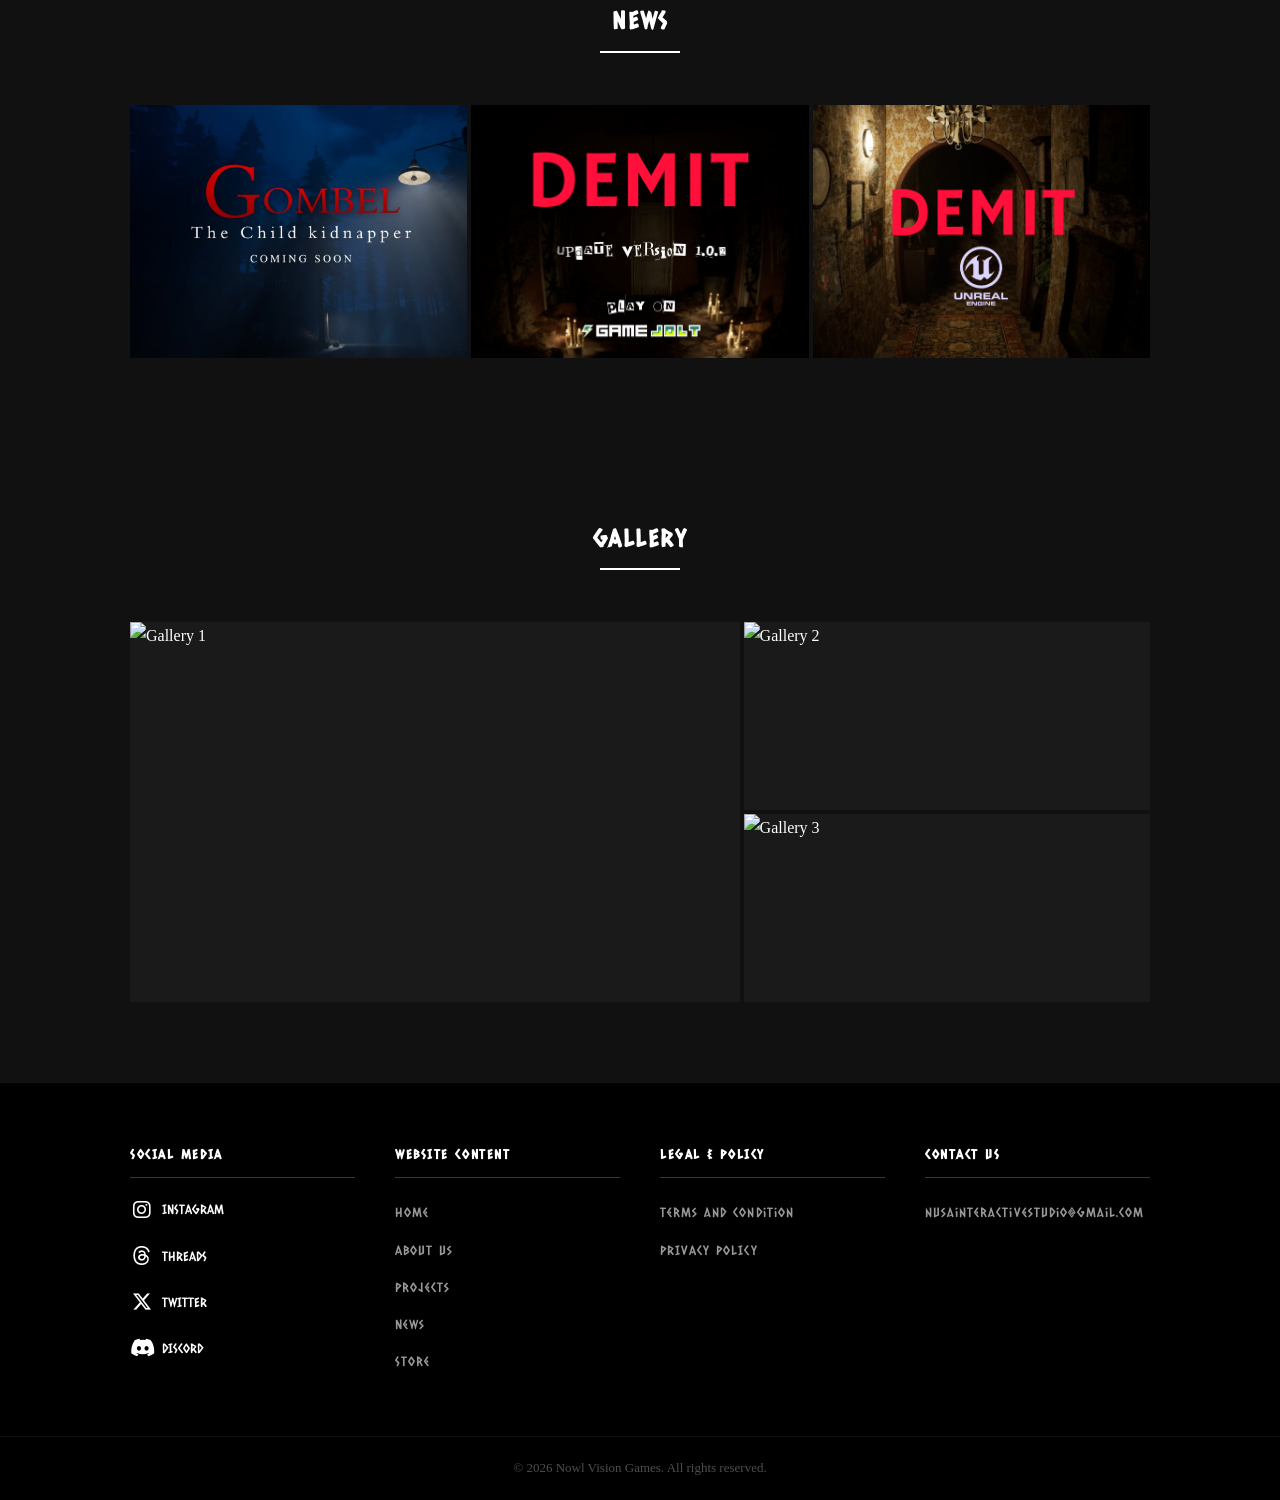
==== commit 59ab5604: "feat: rebranding nama studio dari Nusa Interactive Studio ke Nowl Vision Games Ganti semua kemuncula" ====
--- a/index.html
+++ b/index.html
@@ -3,17 +3,17 @@
 <head>
   <meta charset="UTF-8">
   <meta name="viewport" content="width=device-width, initial-scale=1.0">
-  <title>Nusa Interactive Studio — Indie Horror Game Developer Indonesia</title>
-  <meta name="description" content="Nusa Interactive Studio adalah studio game indie asal Indonesia yang mengembangkan game horor psikologis berbasis budaya dan folklore lokal, seperti DEMIT dan Perjanjian Gaib.">
-  <meta name="keywords" content="Nusa Interactive Studio, game horor Indonesia, indie game developer, DEMIT game, Perjanjian Gaib, horror game Indonesia, folklore horror game">
+  <title>Nowl Vision Games - Profile</title>
+  <meta name="description" content="Nowl Vision Games adalah studio game indie asal Indonesia yang mengembangkan game horor psikologis berbasis budaya dan folklore lokal, seperti DEMIT dan Perjanjian Gaib.">
+  <meta name="keywords" content="Nowl Vision Games, game horor Indonesia, indie game developer, DEMIT game, Perjanjian Gaib, horror game Indonesia, folklore horror game">
   <meta name="robots" content="index, follow">
-  <meta name="author" content="Nusa Interactive Studio">
+  <meta name="author" content="Nowl Vision Games">
   <link rel="canonical" href="https://nusainteractivestudio.com/">
 
   <!-- Open Graph -->
   <meta property="og:type" content="website">
-  <meta property="og:site_name" content="Nusa Interactive Studio">
-  <meta property="og:title" content="Nusa Interactive Studio — Indie Horror Game Developer Indonesia">
+  <meta property="og:site_name" content="Nowl Vision Games">
+  <meta property="og:title" content="Nowl Vision Games — Indie Horror Game Developer Indonesia">
   <meta property="og:description" content="Studio game indie yang mengangkat budaya dan folklore lokal Indonesia ke dalam game horor psikologis kelas dunia. Kenali DEMIT, Perjanjian Gaib, dan proyek mendatang kami.">
   <meta property="og:url" content="https://nusainteractivestudio.com/">
   <meta property="og:image" content="https://nusainteractivestudio.com/assets/logo/NIS_Logo.png">
@@ -21,7 +21,7 @@
 
   <!-- Twitter Card -->
   <meta name="twitter:card" content="summary_large_image">
-  <meta name="twitter:title" content="Nusa Interactive Studio — Indie Horror Game Developer Indonesia">
+  <meta name="twitter:title" content="Nowl Vision Games — Indie Horror Game Developer Indonesia">
   <meta name="twitter:description" content="Studio game indie yang mengangkat budaya dan folklore lokal Indonesia ke dalam game horor psikologis kelas dunia.">
   <meta name="twitter:image" content="https://nusainteractivestudio.com/assets/logo/NIS_Logo.png">
 
@@ -41,12 +41,14 @@
   {
     "@context": "https://schema.org",
     "@type": "Organization",
-    "name": "Nusa Interactive Studio",
+    "name": "Nowl Vision Games",
     "url": "https://nusainteractivestudio.com/",
     "logo": "https://nusainteractivestudio.com/assets/logo/Company_Logo.png",
     "description": "Studio game indie asal Indonesia yang berfokus mengembangkan game horor psikologis berbasis budaya dan folklore lokal.",
     "sameAs": [
-      "https://instagram.com/nusainteractivestudio"
+      "https://instagram.com/nusainteractivestudio",
+      "https://www.threads.com/@nusainteractivestudio",
+      "https://discord.gg/695zp4NkKe"
     ]
   }
   </script>
@@ -56,8 +58,8 @@
 <nav class="nis-navbar">
   <div class="nav-inner">
     <a href="index.html" class="nav-logo">
-      <img src="assets/logo/Company_Logo_Only.png" alt="Nusa Interactive Studio" class="logo-img">
-      <span class="logo-text">Nusa Interactive<br>Studio</span>
+      <img src="assets/logo/Company_Logo_Only.png" alt="Nowl Vision Games" class="logo-img">
+      <span class="logo-text">Nowl Vision<br>Games</span>
     </a>
     <ul class="nav-menu" id="navMenu">
       <li><a href="index.html" class="nav-link active" data-t="nav-home">Home</a></li>
@@ -85,8 +87,9 @@
   </video>
   <div class="hero-overlay"></div>
   <div class="hero-content">
+    <h1 class="sr-only">Nowl Vision Games — Indie Horror Game Developer Indonesia</h1>
     <div class="hero-logo">
-      <img src="assets/logo/Company_Logo.png" alt="Nusa Interactive Studio">
+      <img src="assets/logo/Company_Logo.png" alt="Nowl Vision Games">
     </div>
     <p class="hero-tagline" data-t="hero-tagline">We are an indie game studio that focuses on developing horror games by bringing strong local culture and inherent folklore to target a wider market of horror players.</p>
     <a href="about.html" class="btn-cta" data-t="btn-explore">Explore More</a>
@@ -230,7 +233,7 @@
     </div>
   </div>
   <div class="footer-bottom">
-    <p>&copy; 2026 Nusa Interactive Studio. All rights reserved.</p>
+    <p>&copy; 2026 Nowl Vision Games. All rights reserved.</p>
   </div>
 </footer>
 
--- a/css/global.css
+++ b/css/global.css
@@ -1,5 +1,5 @@
 /* ============================================================
-   NUSA INTERACTIVE STUDIO — GLOBAL CSS
+   NOWL VISION GAMES — GLOBAL CSS
    ============================================================ */
 
 /* Load hanya regular (ital@0), tidak include italic variant */
@@ -7,6 +7,17 @@
 
 /* ---- Reset ---- */
 *, *::before, *::after { box-sizing: border-box; margin: 0; padding: 0; }
+
+/* Visually hidden but accessible to screen readers / search engines */
+.sr-only {
+  position: absolute;
+  width: 1px; height: 1px;
+  padding: 0; margin: -1px;
+  overflow: hidden;
+  clip: rect(0, 0, 0, 0);
+  white-space: nowrap;
+  border: 0;
+}
 html { scroll-behavior: smooth; }
 body {
   background: #111111;
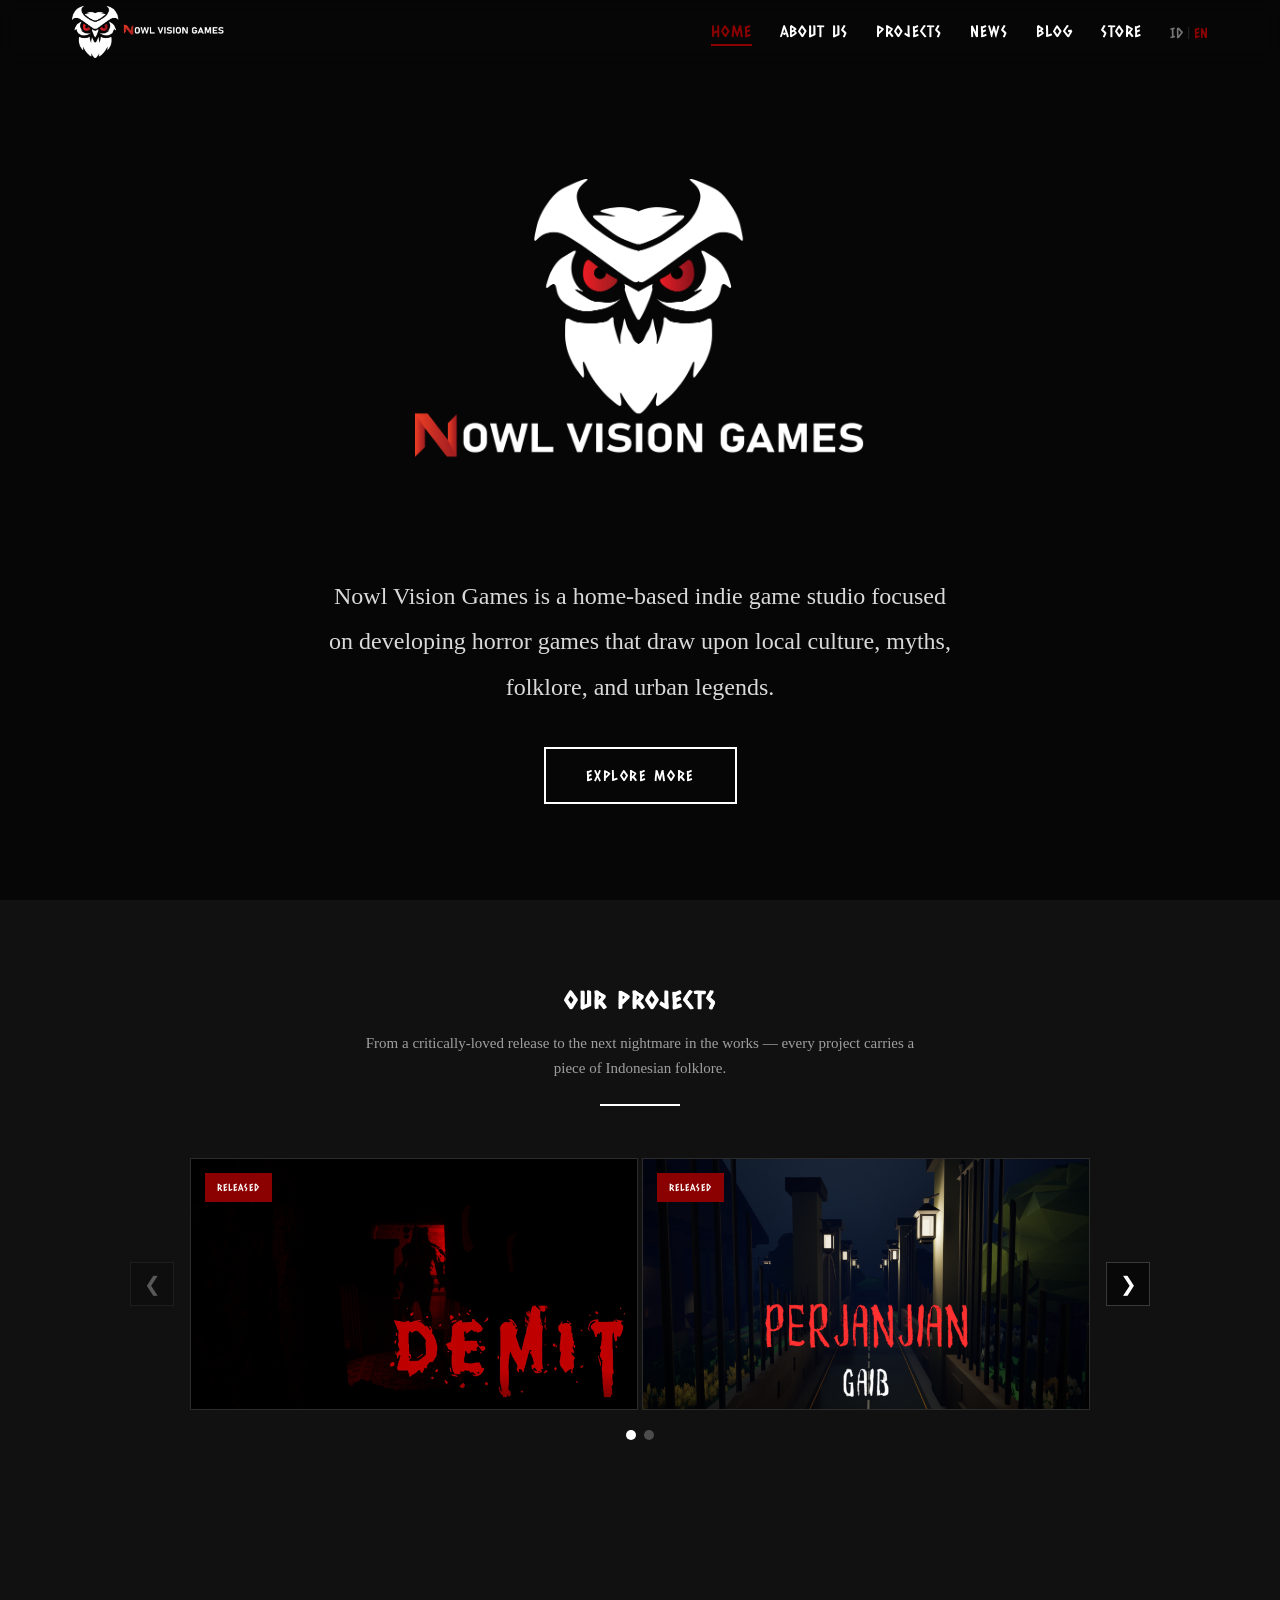
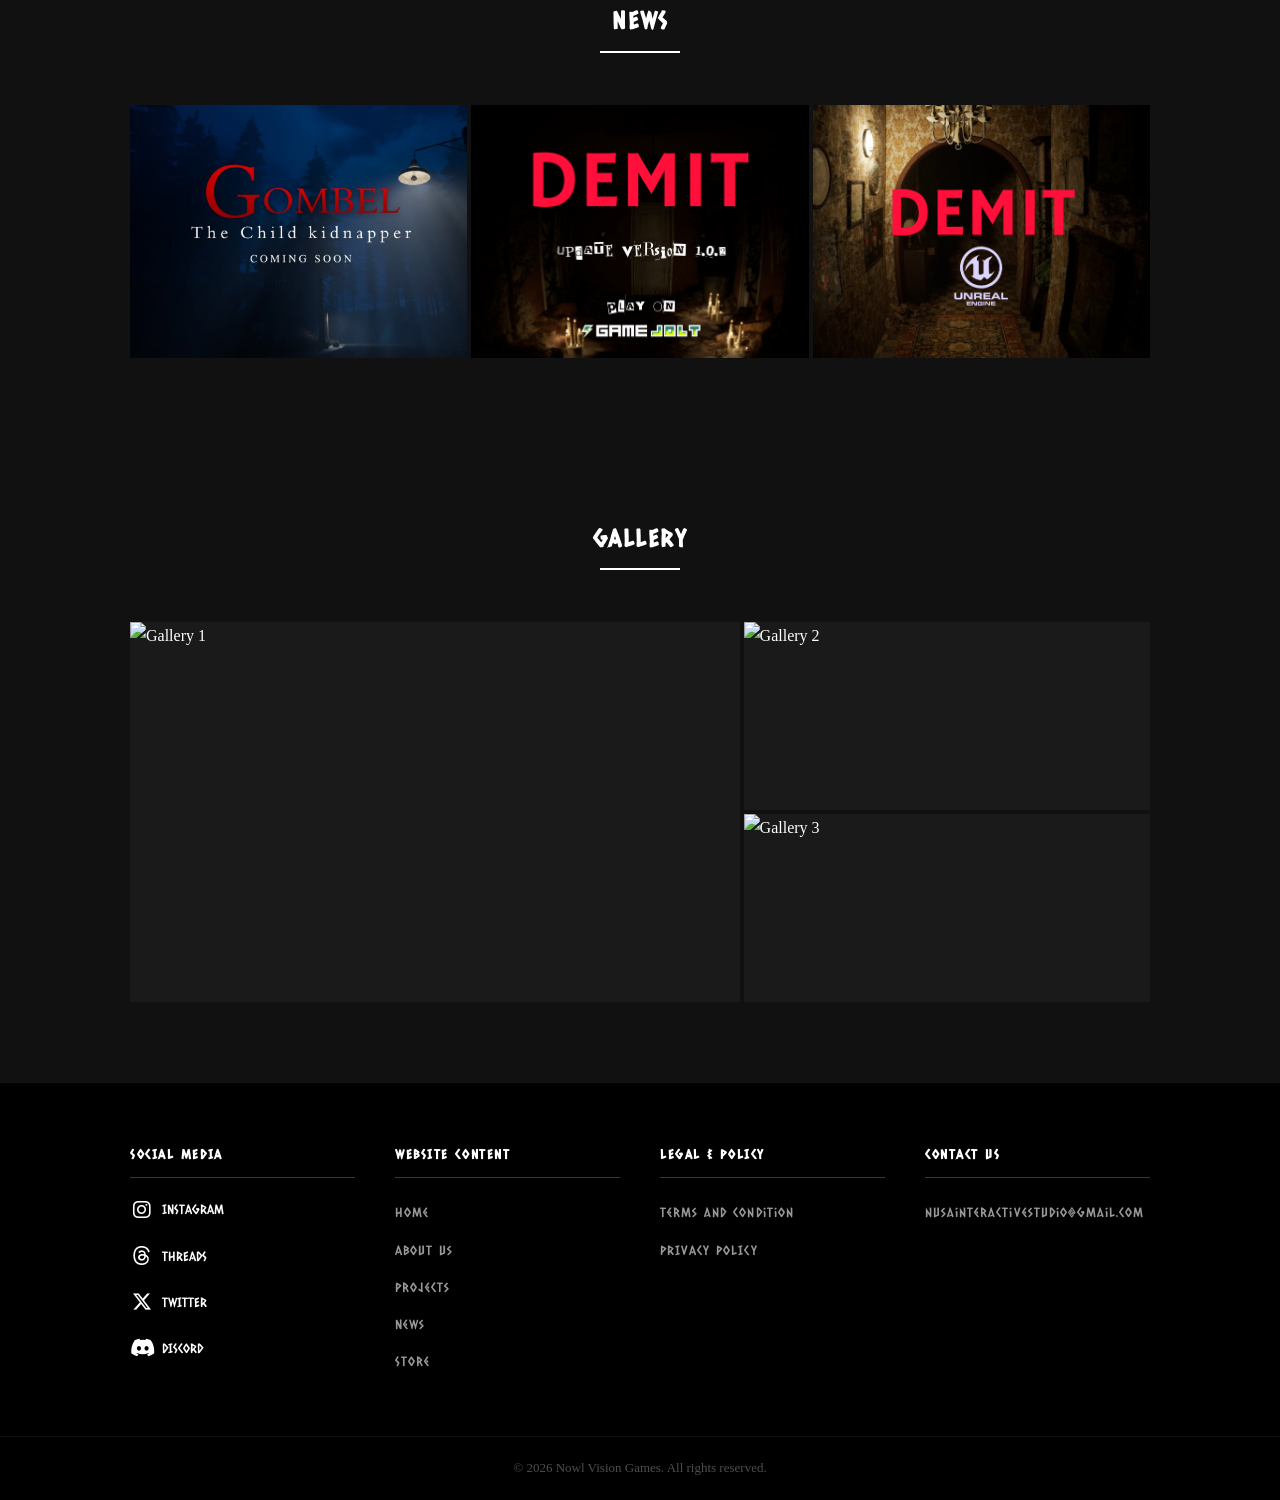
==== commit f6a6cd02: "feat: perbesar logo navbar dan sesuaikan dengan aspect ratio aslinya Logo baru (Company_Logo_Only.pn" ====
--- a/index.html
+++ b/index.html
@@ -59,7 +59,6 @@
   <div class="nav-inner">
     <a href="index.html" class="nav-logo">
       <img src="assets/logo/Company_Logo_Only.png" alt="Nowl Vision Games" class="logo-img">
-      <span class="logo-text">Nowl Vision<br>Games</span>
     </a>
     <ul class="nav-menu" id="navMenu">
       <li><a href="index.html" class="nav-link active" data-t="nav-home">Home</a></li>
--- a/css/global.css
+++ b/css/global.css
@@ -39,7 +39,7 @@
 
 /* ---- Font roles ---- */
 h1, h2, h3,
-.nav-link, .logo-text,
+.nav-link,
 .btn-cta, .btn-apply, .btn-steam, .btn-detail, .btn-project,
 .section-title, .page-hero-title,
 .footer-heading, .tab-btn {
@@ -80,20 +80,11 @@
   justify-content: space-between;
   max-width: 1200px;
   margin: 0 auto;
-  padding: 10px 32px;
+  padding: 6px 32px;
 }
 
 .nav-logo { display: flex; align-items: center; gap: 10px; }
-.logo-img  { width: 44px; height: 44px; object-fit: contain; }
-.logo-text {
-  font-family: 'Caesar Dressing', cursive;
-  font-size: 10px;
-  font-style: normal;
-  line-height: 1.4;
-  text-transform: uppercase;
-  letter-spacing: .09em;
-  color: #fff;
-}
+.logo-img { height: 52px; width: auto; object-fit: contain; }
 
 .nav-menu { display: flex; align-items: center; gap: 28px; }
 .nav-link {
--- a/css/index.css
+++ b/css/index.css
@@ -26,7 +26,7 @@
   max-width: 680px;
 }
 .hero-logo {
-  width: 350px; height: 350px;
+  width: 450px; height: 450px;
   margin: 0 auto 28px;
 }
 .hero-logo img {
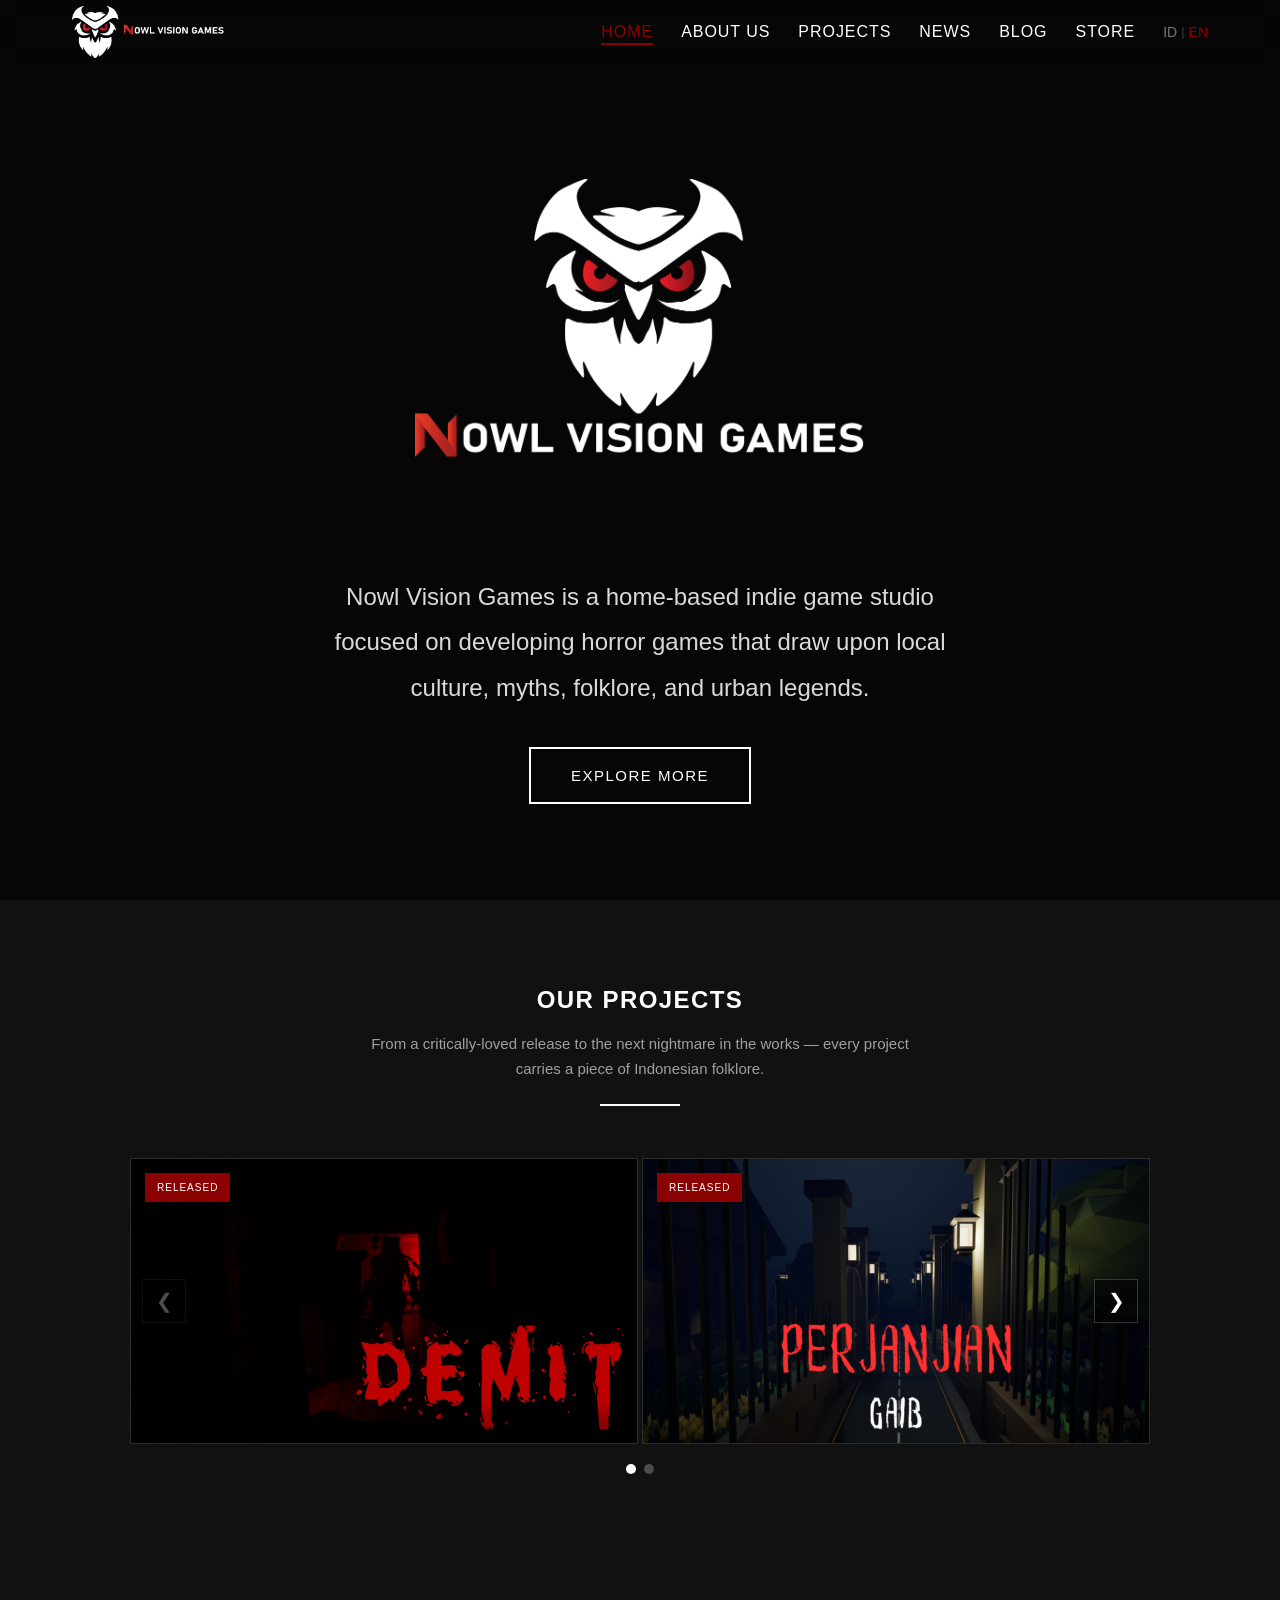
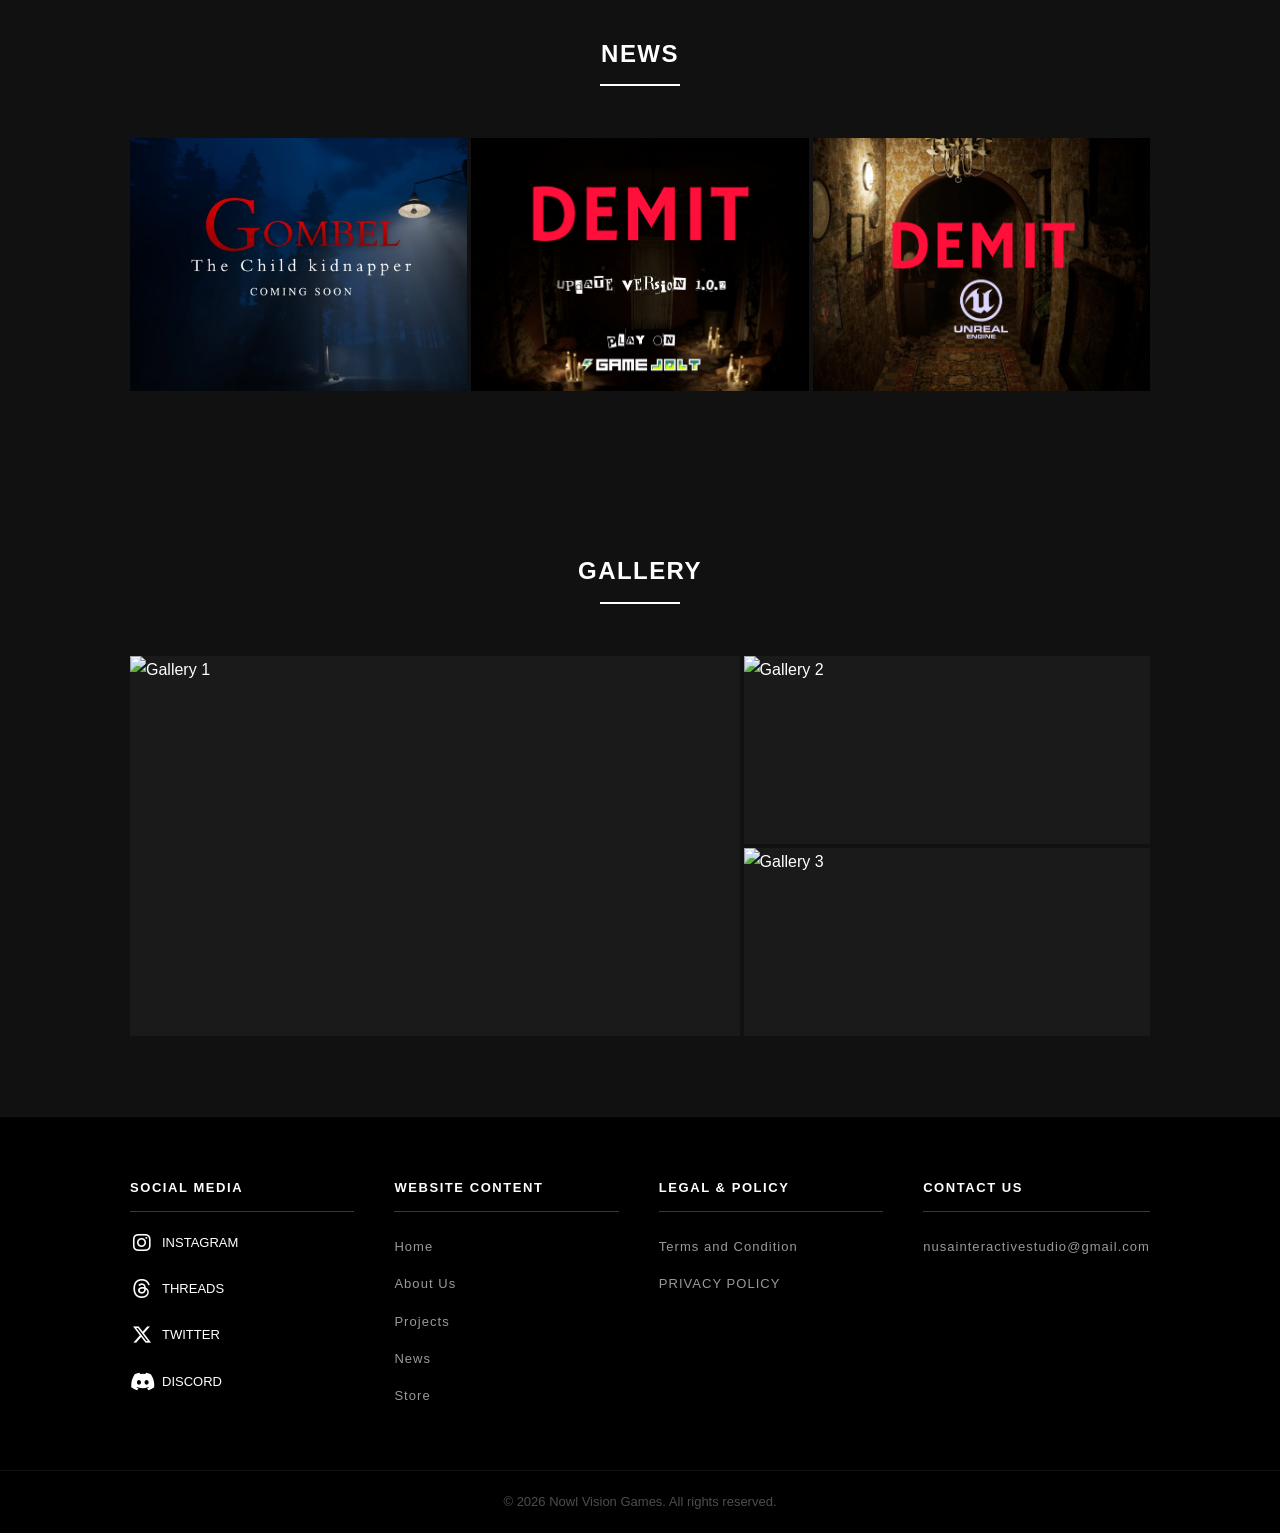
==== commit 01b07013: "feat: ganti favicon/tab icon jadi logo owl "Nowl Vision Games" baru Regenerate semua file favicon (f" ====
--- a/index.html
+++ b/index.html
@@ -16,14 +16,14 @@
   <meta property="og:title" content="Nowl Vision Games — Indie Horror Game Developer Indonesia">
   <meta property="og:description" content="Studio game indie yang mengangkat budaya dan folklore lokal Indonesia ke dalam game horor psikologis kelas dunia. Kenali DEMIT, Perjanjian Gaib, dan proyek mendatang kami.">
   <meta property="og:url" content="https://nusainteractivestudio.com/">
-  <meta property="og:image" content="https://nusainteractivestudio.com/assets/logo/NIS_Logo.png">
+  <meta property="og:image" content="https://nusainteractivestudio.com/assets/logo/Main_Logo.png">
   <meta property="og:locale" content="id_ID">
 
   <!-- Twitter Card -->
   <meta name="twitter:card" content="summary_large_image">
   <meta name="twitter:title" content="Nowl Vision Games — Indie Horror Game Developer Indonesia">
   <meta name="twitter:description" content="Studio game indie yang mengangkat budaya dan folklore lokal Indonesia ke dalam game horor psikologis kelas dunia.">
-  <meta name="twitter:image" content="https://nusainteractivestudio.com/assets/logo/NIS_Logo.png">
+  <meta name="twitter:image" content="https://nusainteractivestudio.com/assets/logo/Main_Logo.png">
 
   <!-- Favicons -->
   <link rel="icon" type="image/x-icon" href="assets/favicon/favicon.ico">
--- a/css/global.css
+++ b/css/global.css
@@ -1,9 +1,6 @@
 /* ============================================================
    NOWL VISION GAMES — GLOBAL CSS
    ============================================================ */
-
-/* Load hanya regular (ital@0), tidak include italic variant */
-@import url('https://fonts.googleapis.com/css2?family=Caesar+Dressing&family=IM+Fell+Double+Pica+SC:ital@0&display=swap');
 
 /* ---- Reset ---- */
 *, *::before, *::after { box-sizing: border-box; margin: 0; padding: 0; }
@@ -22,7 +19,7 @@
 body {
   background: #111111;
   color: #fff;
-  font-family: 'IM Fell Double Pica SC', serif;
+  font-family: 'Bahnschrift', 'DIN Alternate', 'Arial Narrow', sans-serif;
   font-size: 16px;
   font-style: normal;
   line-height: 1.7;
@@ -43,7 +40,7 @@
 .btn-cta, .btn-apply, .btn-steam, .btn-detail, .btn-project,
 .section-title, .page-hero-title,
 .footer-heading, .tab-btn {
-  font-family: 'Caesar Dressing', cursive;
+  font-family: 'Bahnschrift', 'DIN Alternate', 'Arial Narrow', sans-serif;
   font-style: normal;
 }
 
@@ -112,7 +109,7 @@
 
 .lang-toggle { display: flex; align-items: center; gap: 4px; }
 .lang-btn {
-  font-family: 'Caesar Dressing', cursive;
+  font-family: 'Bahnschrift', 'DIN Alternate', 'Arial Narrow', sans-serif;
   font-size: 14px;
   font-style: normal;
   color: rgba(255,255,255,.45);
@@ -166,7 +163,7 @@
   display: inline-block;
   border: 2px solid #fff;
   color: #fff;
-  font-family: 'Caesar Dressing', cursive;
+  font-family: 'Bahnschrift', 'DIN Alternate', 'Arial Narrow', sans-serif;
   font-size: 14px;
   font-style: normal;
   letter-spacing: .1em;
@@ -188,16 +185,21 @@
 /* ============================================================
    CAROUSEL (shared: Our Projects, Division, ...)
    ============================================================ */
-.carousel-wrapper { display: flex; align-items: center; gap: 16px; }
-.carousel-track-outer { overflow: hidden; flex: 1; }
+.carousel-wrapper { position: relative; }
+.carousel-track-outer { overflow: hidden; }
 .carousel-track {
   display: flex;
   gap: 4px;
   transition: transform .42s cubic-bezier(.4,0,.2,1);
 }
 .carousel-arrow {
+  position: absolute;
+  top: 50%;
+  transform: translateY(-50%);
+  z-index: 3;
   background: rgba(0,0,0,.55);
   border: 1px solid rgba(255,255,255,.2);
+  box-shadow: 0 2px 10px rgba(0,0,0,.45);
   color: #fff; font-size: 20px;
   width: 44px; height: 44px;
   display: flex; align-items: center; justify-content: center;
@@ -205,6 +207,8 @@
   border-radius: 0;
   transition: background .2s, border-color .2s;
 }
+.carousel-prev { left: 12px; }
+.carousel-next { right: 12px; }
 .carousel-arrow:hover    { background: #8B0000; border-color: #8B0000; }
 .carousel-arrow:disabled { opacity: .3; cursor: default; }
 .carousel-dots { display: flex; justify-content: center; gap: 8px; margin-top: 20px; }
@@ -234,7 +238,7 @@
   padding: 0 40px 52px;
 }
 .footer-heading {
-  font-family: 'Caesar Dressing', cursive;
+  font-family: 'Bahnschrift', 'DIN Alternate', 'Arial Narrow', sans-serif;
   font-size: 13px;
   font-style: normal;
   letter-spacing: .12em;
@@ -250,7 +254,7 @@
 
 .footer-links li    { margin-bottom: 10px; }
 .footer-links a {
-  font-family: 'Caesar Dressing', cursive;
+  font-family: 'Bahnschrift', 'DIN Alternate', 'Arial Narrow', sans-serif;
   font-size: 13px;
   font-style: normal;
   letter-spacing: .08em;
@@ -272,7 +276,7 @@
 .careers-table { width: 100%; border-collapse: collapse; }
 .careers-table thead tr { border-bottom: 2px solid rgba(255,255,255,.18); }
 .careers-table th {
-  font-family: 'Caesar Dressing', cursive;
+  font-family: 'Bahnschrift', 'DIN Alternate', 'Arial Narrow', sans-serif;
   font-size: 14px; font-style: normal;
   letter-spacing: .06em;
   text-align: left; padding: 14px 16px;
@@ -290,7 +294,7 @@
 .tab-btn {
   background: none; border: none;
   color: rgba(255,255,255,.5);
-  font-family: 'Caesar Dressing', cursive;
+  font-family: 'Bahnschrift', 'DIN Alternate', 'Arial Narrow', sans-serif;
   font-size: 14px; font-style: normal;
   letter-spacing: .06em;
   padding: 14px 0; cursor: pointer;
--- a/css/index.css
+++ b/css/index.css
@@ -82,7 +82,7 @@
 
 .project-status {
   position: absolute; top: 14px; left: 14px; z-index: 2;
-  font-family: 'Caesar Dressing', cursive;
+  font-family: 'Bahnschrift', 'DIN Alternate', 'Arial Narrow', sans-serif;
   font-size: 10px;
   font-style: normal;
   letter-spacing: .1em;
@@ -125,7 +125,7 @@
 .btn-project-view {
   display: inline-flex; align-items: center; gap: 7px;
   width: fit-content;
-  font-family: 'Caesar Dressing', cursive;
+  font-family: 'Bahnschrift', 'DIN Alternate', 'Arial Narrow', sans-serif;
   font-size: 12px;
   font-style: normal;
   letter-spacing: .08em;
@@ -168,7 +168,7 @@
 }
 .news-card:hover .news-hover { opacity: 1; }
 .news-hover h3 {
-  font-family: 'Caesar Dressing', cursive;
+  font-family: 'Bahnschrift', 'DIN Alternate', 'Arial Narrow', sans-serif;
   font-size: 15px;
   font-style: normal;
   color: #fff;
@@ -193,7 +193,7 @@
 /* ---- CAREERS PREVIEW ---- */
 .careers-section { background: #111111; }
 .careers-sub {
-  font-family: 'Caesar Dressing', cursive;
+  font-family: 'Bahnschrift', 'DIN Alternate', 'Arial Narrow', sans-serif;
   font-size: 22px;
   font-style: normal;
   text-align: center;
@@ -244,5 +244,5 @@
 }
 
 .social-list a span {
-  font-family: "Caesar Dressing", cursive;
+  font-family: 'Bahnschrift', 'DIN Alternate', 'Arial Narrow', sans-serif;
 }
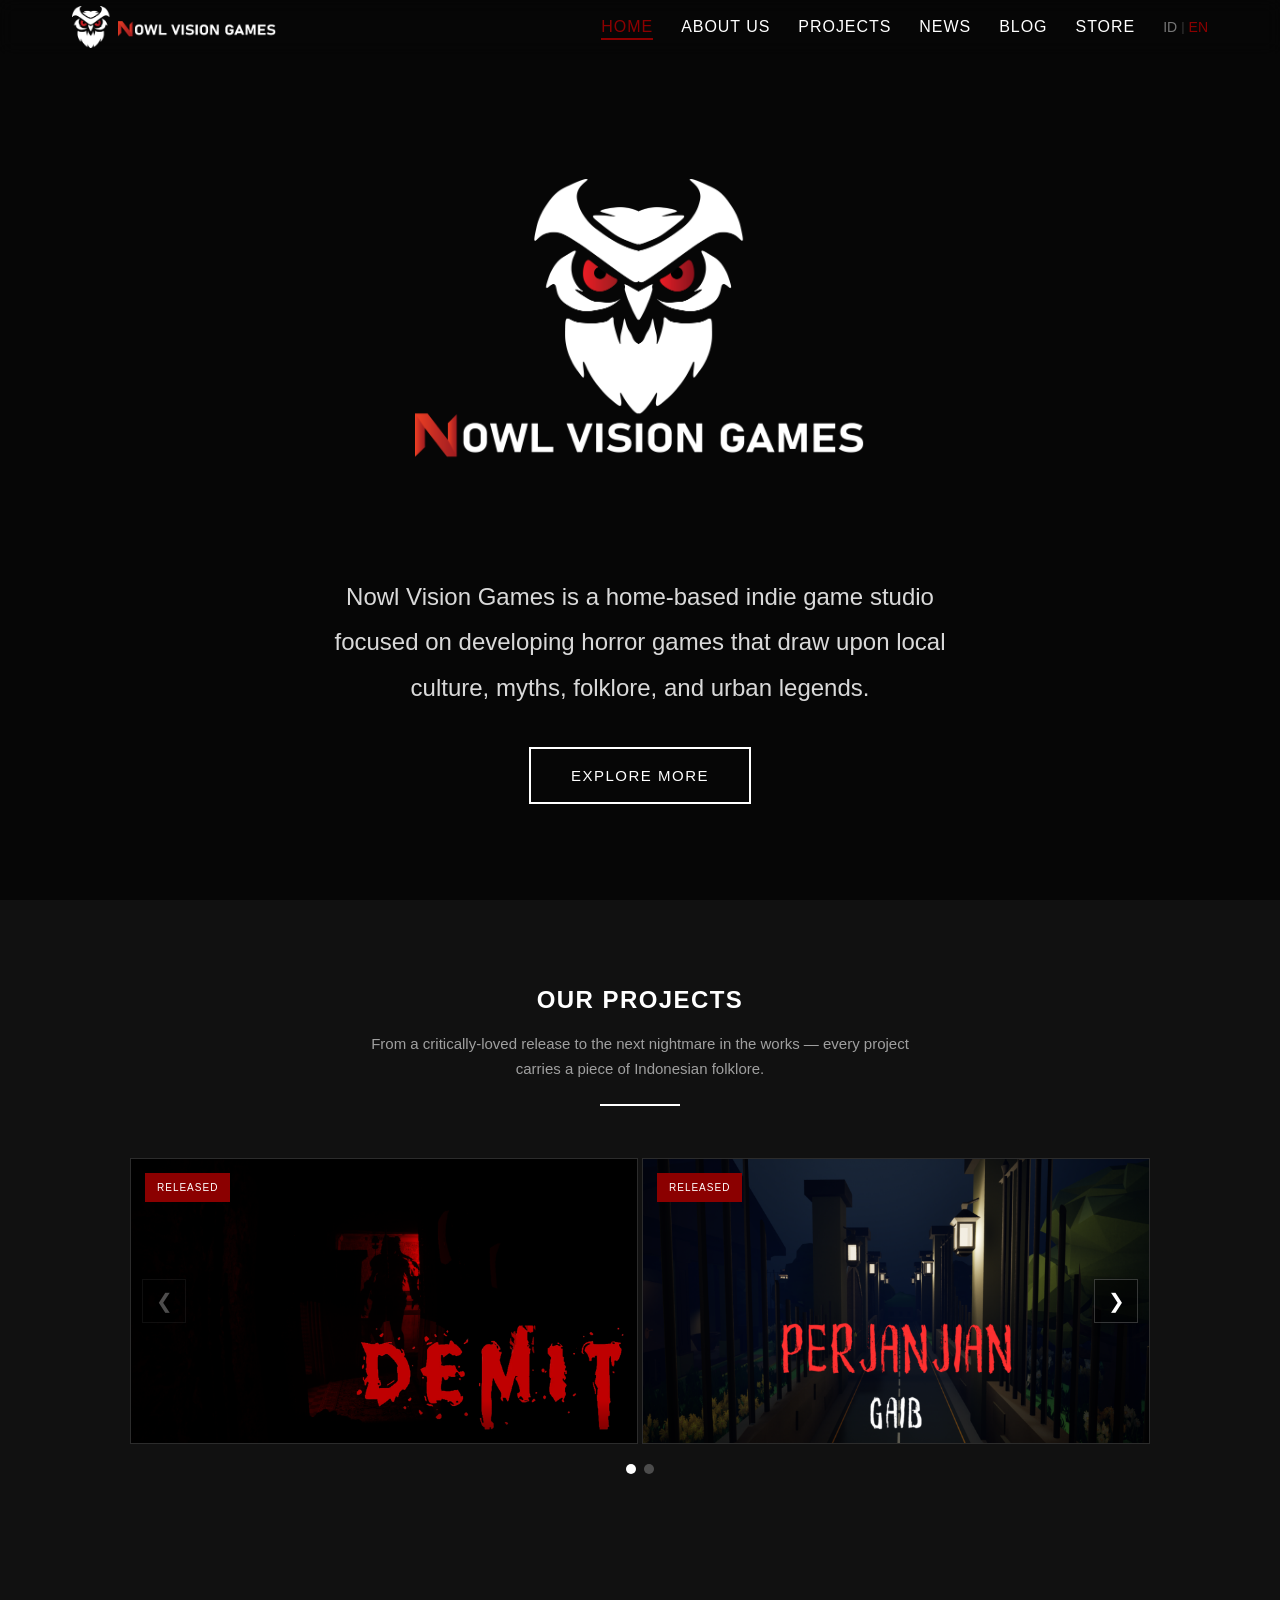
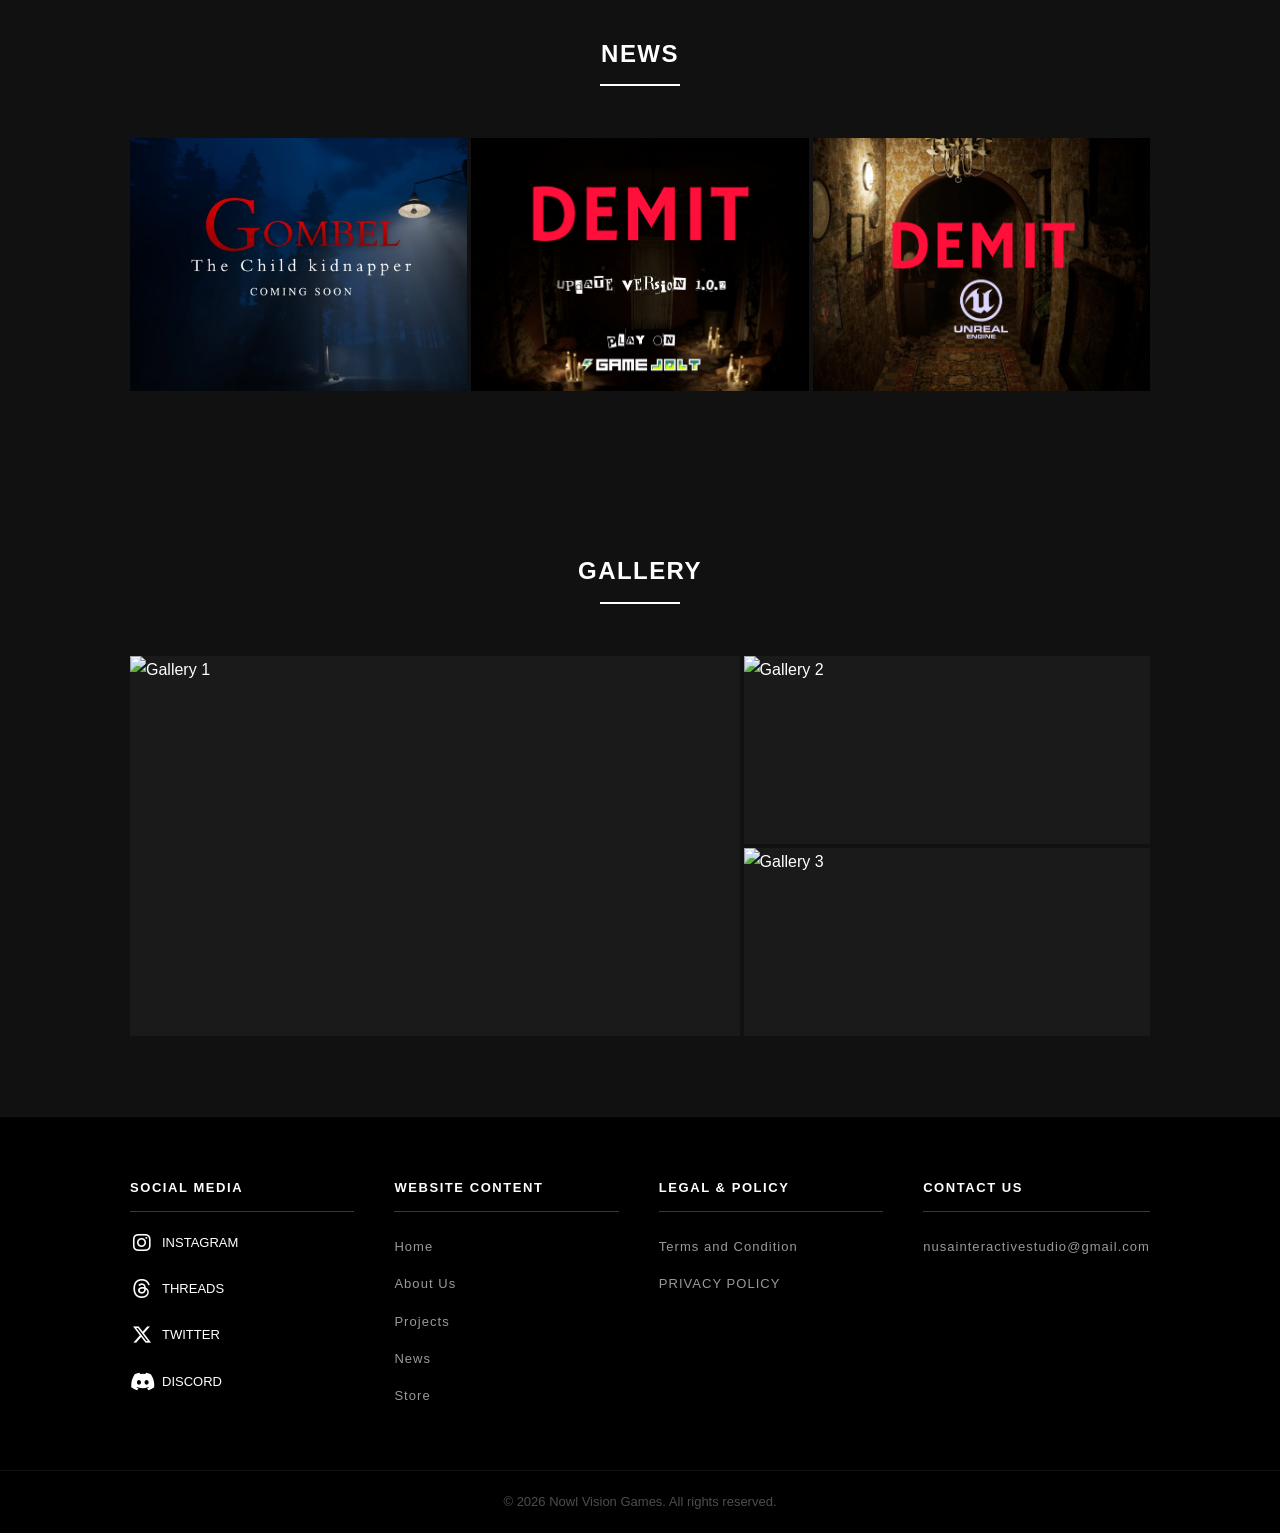
==== commit a195abba: "index.html,add_Company_Logo_Only.png" ====
--- a/index.html
+++ b/index.html
@@ -32,8 +32,8 @@
   <link rel="apple-touch-icon" sizes="180x180" href="assets/favicon/apple-touch-icon.png">
   <link rel="manifest" href="site.webmanifest">
 
-  <link rel="stylesheet" href="css/global.css">
-  <link rel="stylesheet" href="css/index.css">
+  <link rel="stylesheet" href="css/global.css?v=20260907">
+  <link rel="stylesheet" href="css/index.css?v=20260907">
   <link rel="stylesheet" href="https://cdnjs.cloudflare.com/ajax/libs/font-awesome/6.5.1/css/all.min.css">
 
   <!-- Structured Data -->
@@ -99,7 +99,7 @@
 <section class="section projects-section" id="our-projects">
   <div class="container">
     <h2 class="section-title" data-t="sec-projects">Our Projects</h2>
-    <p class="section-subtitle" data-t="proj-sub">From a critically-loved release to the next nightmare in the works — every project carries a piece of Indonesian folklore.</p>
+    <p class="section-subtitle" data-t="proj-sub">From a critically-loved release to the next nightmare in the works every project carries a piece of Indonesian folklore.</p>
     <div class="section-underline"></div>
     <div class="carousel-wrapper">
       <button class="carousel-arrow carousel-prev" id="projPrev" aria-label="Previous">&#10094;</button>
--- a/css/global.css
+++ b/css/global.css
@@ -81,7 +81,7 @@
 }
 
 .nav-logo { display: flex; align-items: center; gap: 10px; }
-.logo-img { height: 52px; width: auto; object-fit: contain; }
+.logo-img { height: 42px; width: auto; object-fit: contain; }
 
 .nav-menu { display: flex; align-items: center; gap: 28px; }
 .nav-link {
--- a/css/index.css
+++ b/css/index.css
@@ -27,6 +27,7 @@
 }
 .hero-logo {
   width: 450px; height: 450px;
+  max-width: 65vw; max-height: 65vw;
   margin: 0 auto 28px;
 }
 .hero-logo img {
